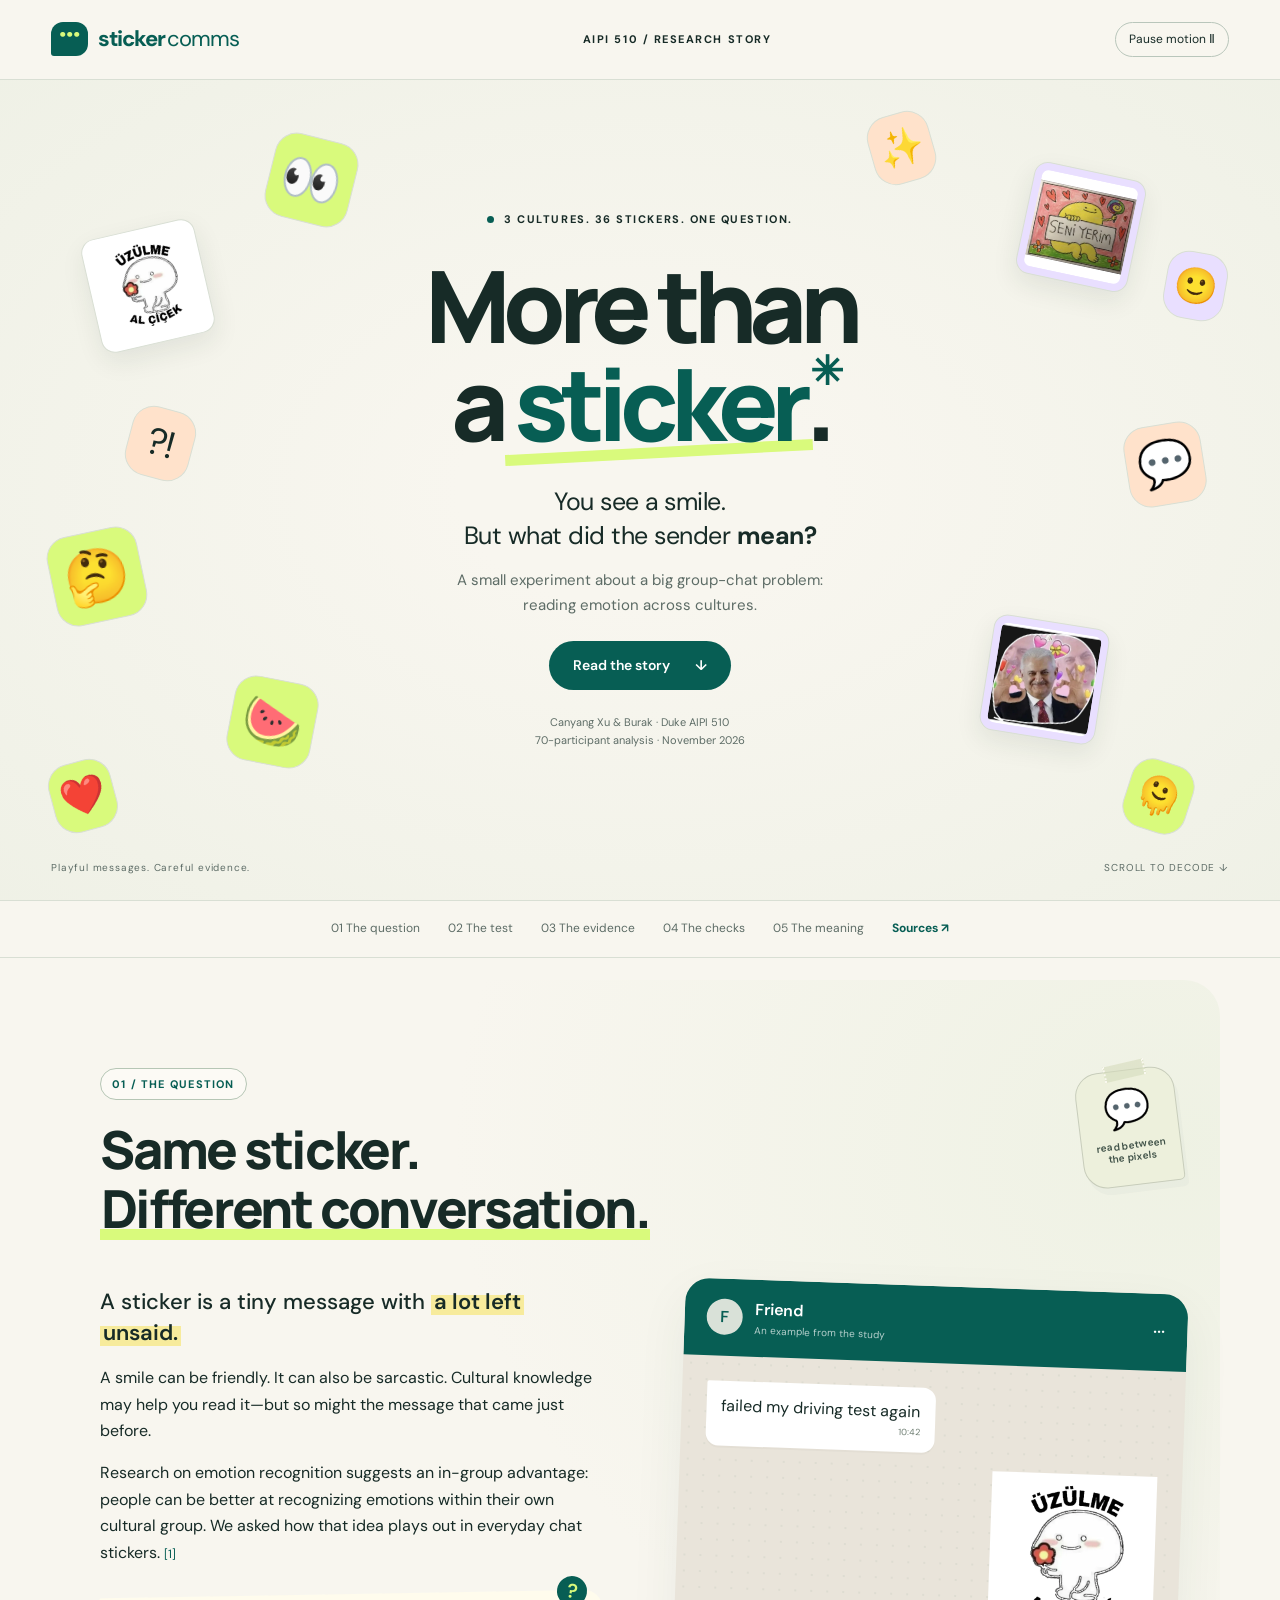
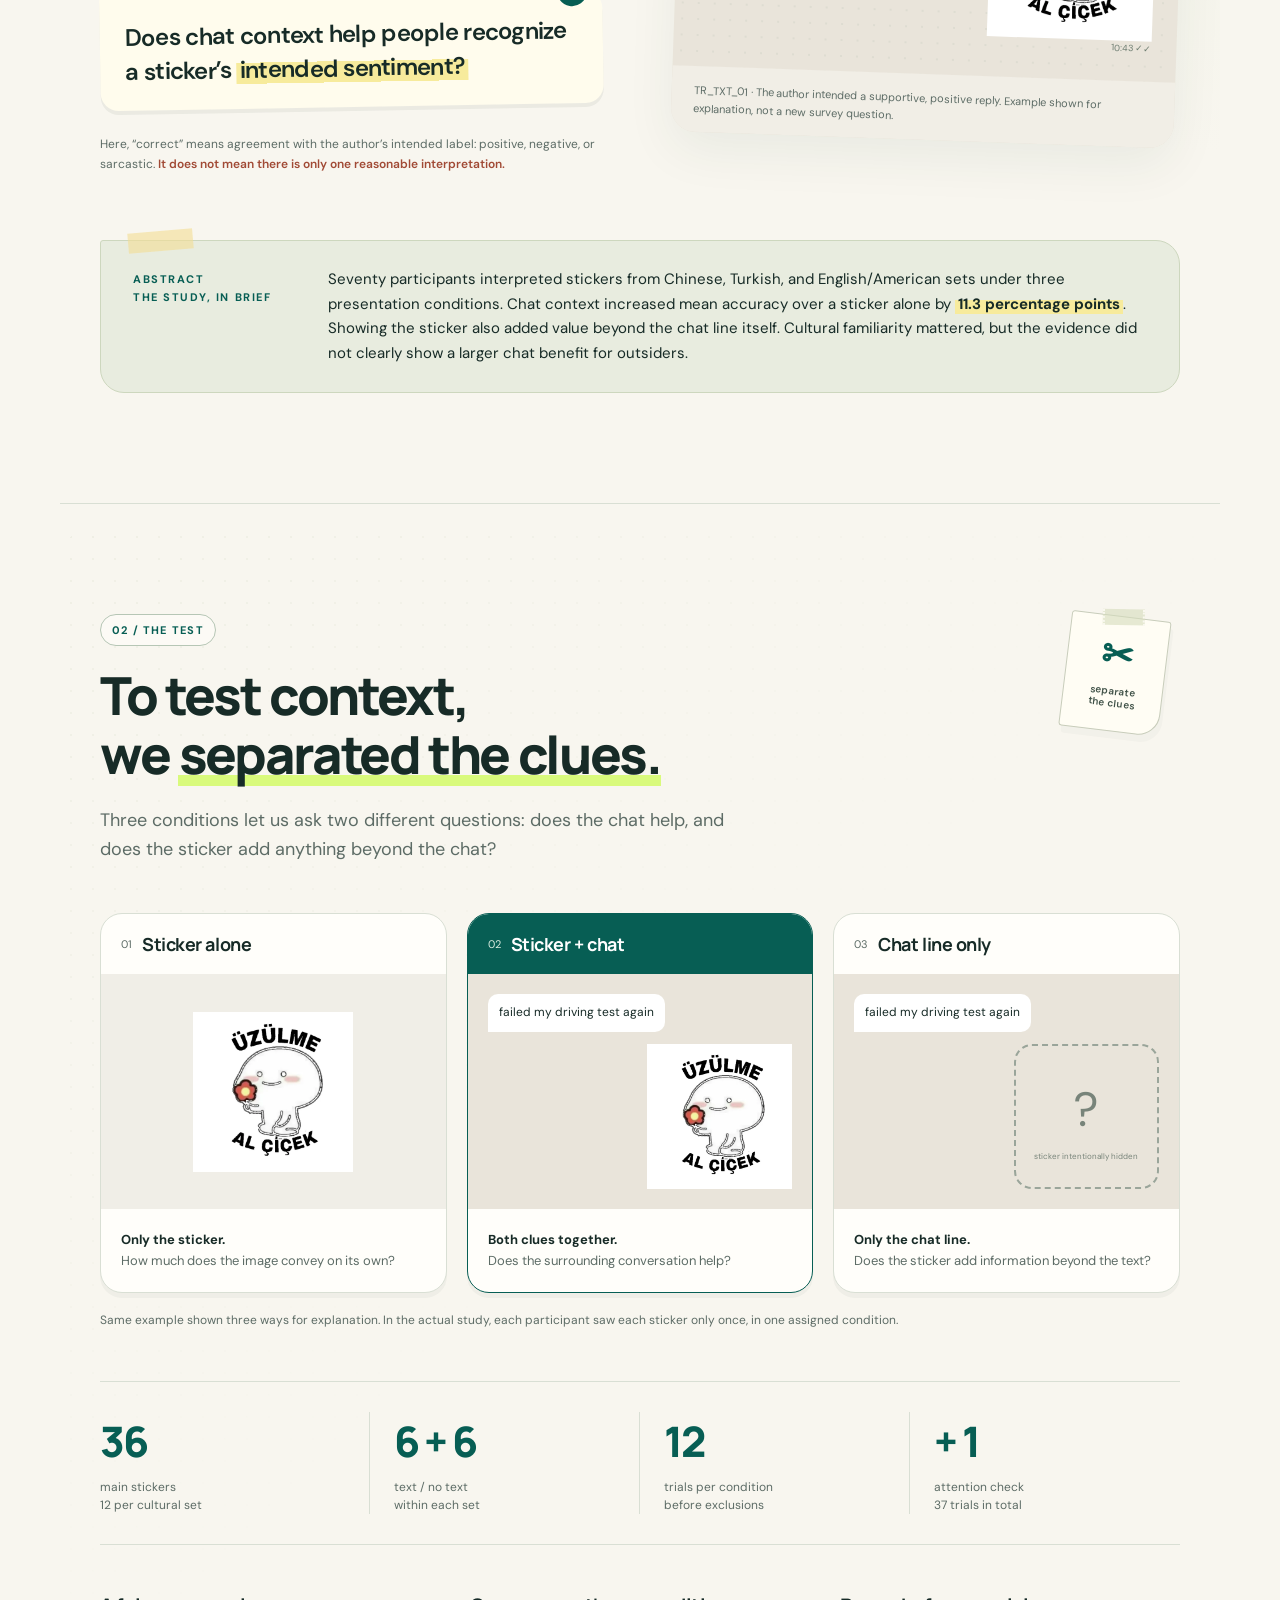
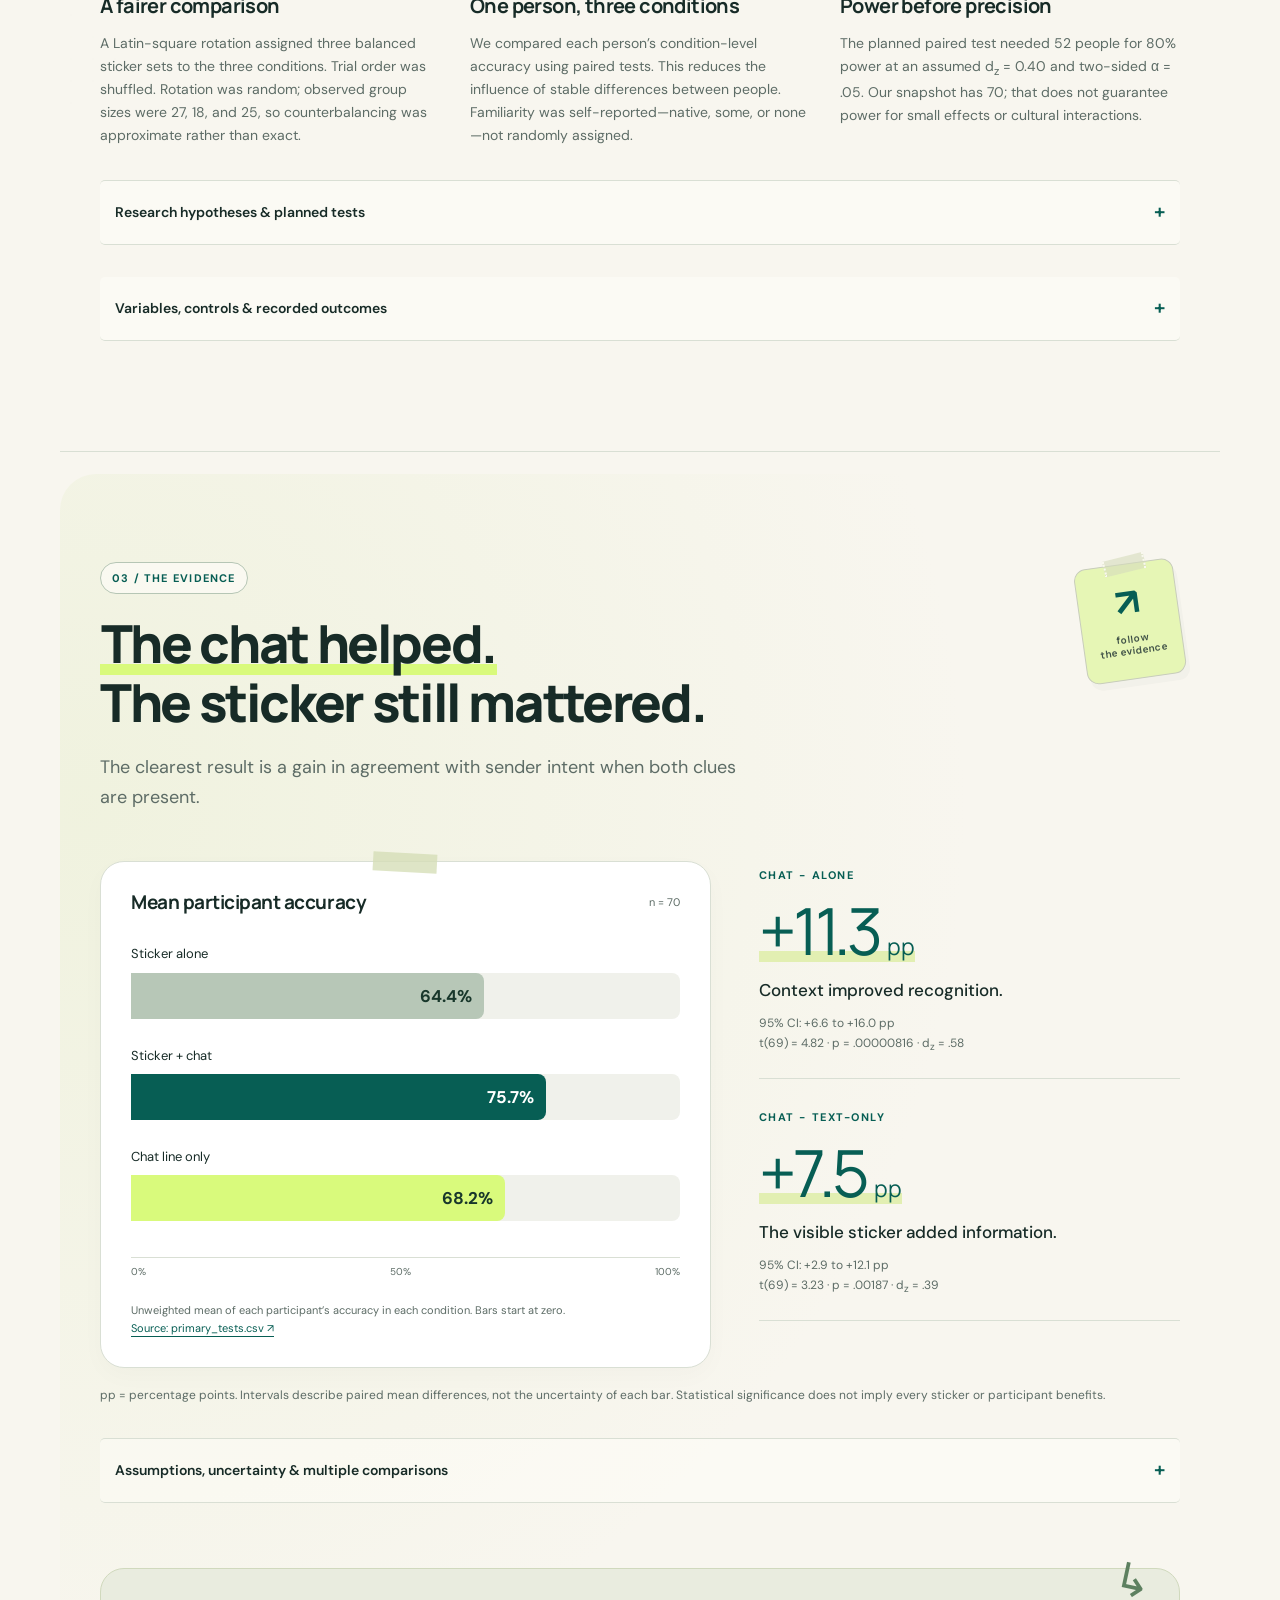
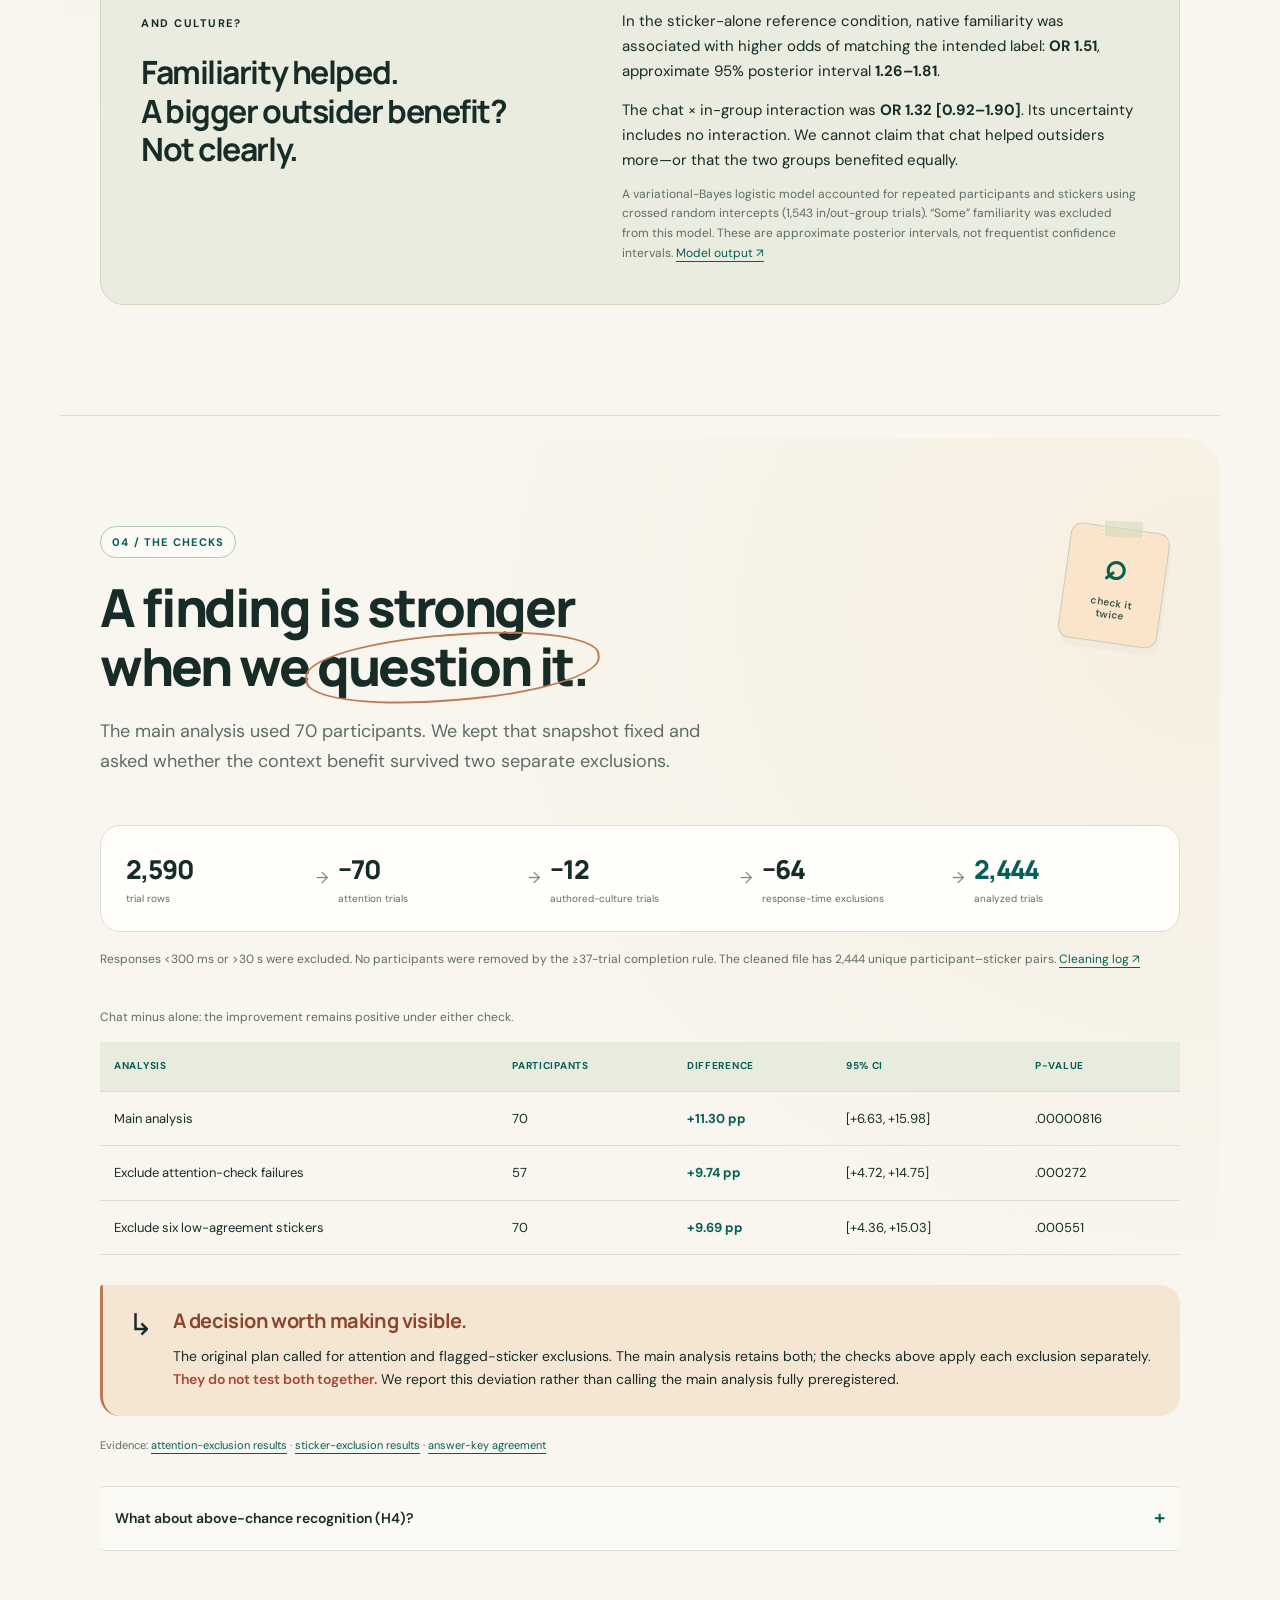
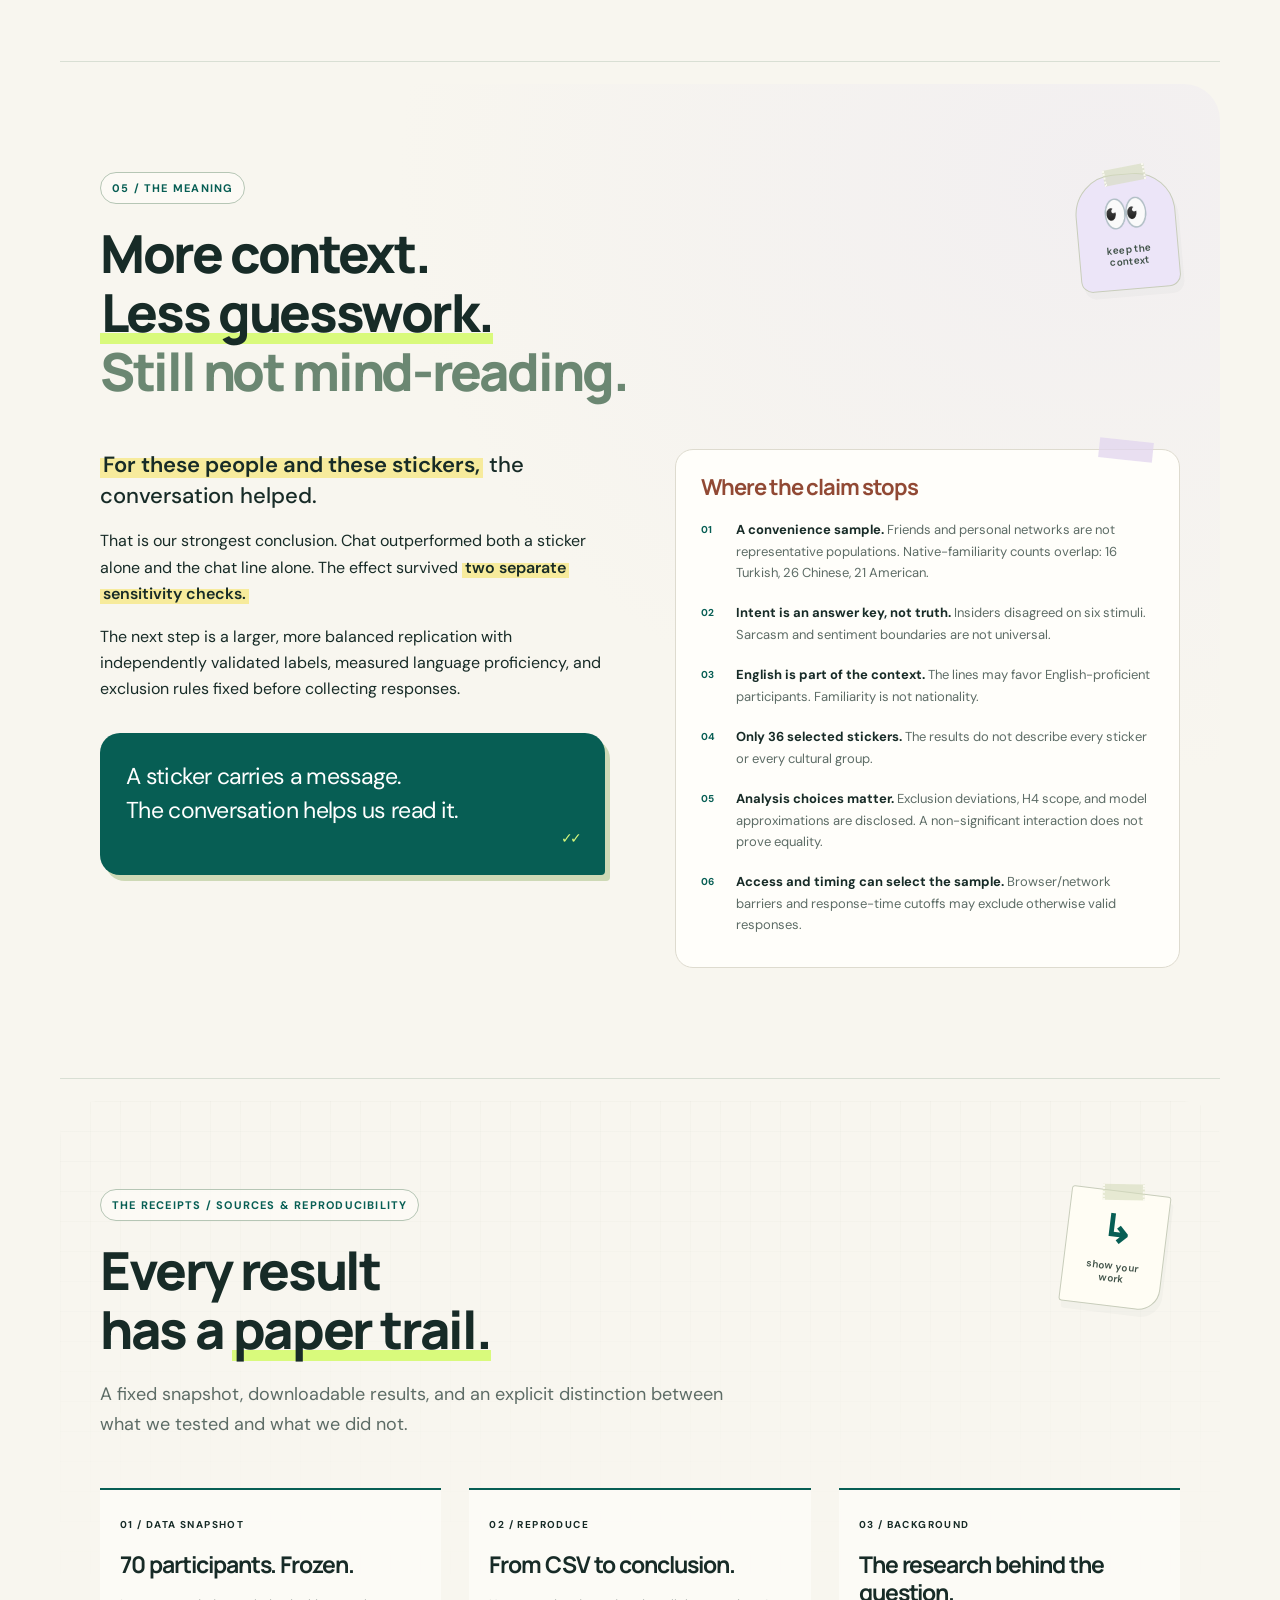
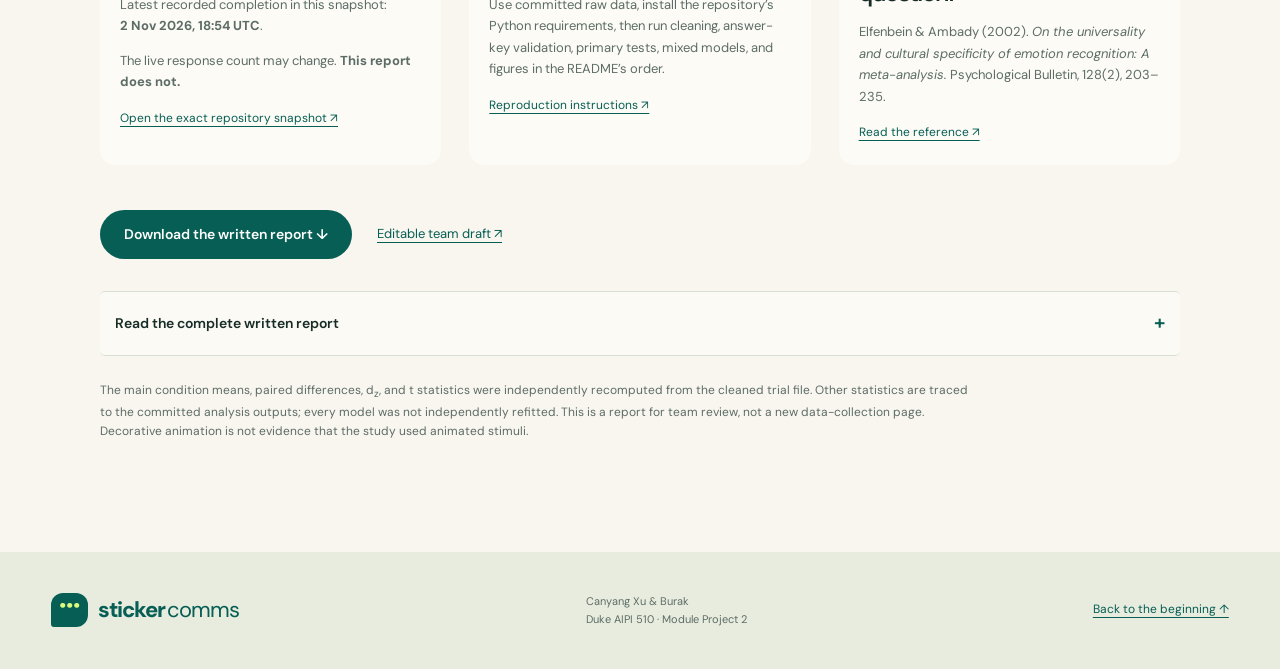
==== report/index.html @ 0532e8be "Add evidence-backed research story and written report" ====
<!doctype html>
<html lang="en">
<head>
  <meta charset="utf-8"><meta name="viewport" content="width=device-width,initial-scale=1">
  <meta name="description" content="A 70-participant study of how chat context changes cross-cultural sticker interpretation. An evidence-backed research story from Duke AIPI 510.">
  <meta name="theme-color" content="#075e54"><title>More than a sticker. — Sticker Comms</title>
  <style>@import url('https://fonts.googleapis.com/css2?family=DM+Sans:wght@400;500;600;700&family=Manrope:wght@400;500;600;700;800&display=swap');
:root{--paper:#f8f6ef;--ink:#172b27;--green:#075e54;--lime:#d9fa7c;--muted:#5d6c66;--line:#d9dfd4;--white:#fffefa;--orange:#f4b78c}*{box-sizing:border-box}html{scroll-behavior:smooth;scroll-padding-top:110px}body{margin:0;background:var(--paper);color:var(--ink);font-family:'DM Sans',Arial,sans-serif;line-height:1.65}h1,h2,h3,.big-stat{font-family:Manrope,Arial,sans-serif;line-height:1.12;letter-spacing:-.045em}a{color:var(--green);text-underline-offset:4px}button,a{touch-action:manipulation}button{font:inherit;cursor:pointer}a:focus-visible,button:focus-visible,summary:focus-visible{outline:3px solid #e37d36;outline-offset:6px}h1,h2,h3,p,figure{margin:0}p+p{margin-top:1em}.skip{position:fixed;top:-100px;z-index:999;background:white;padding:12px}.skip:focus{top:10px}.topbar{height:80px;padding:0 4%;display:flex;align-items:center;justify-content:space-between;gap:20px;background:var(--paper);border-bottom:1px solid var(--line);position:relative;z-index:10}.brand{font-size:22px;font-weight:800;letter-spacing:-1px;text-decoration:none;display:inline-flex;align-items:center;gap:2px}.brand>span:last-child{font-weight:400}.brand-icon{display:inline-flex;align-items:center;justify-content:center;margin-right:8px;border-radius:12px 12px 12px 3px;background:var(--green);color:var(--lime);font-size:30px;line-height:1;width:37px;height:34px;letter-spacing:0;padding-bottom:10px}.top-tag,.eyebrow,.label,.chapter-number{font-size:11px;font-weight:700;letter-spacing:.14em}.motion{border:1px solid #b9c6bb;border-radius:99px;padding:7px 13px;background:transparent;color:var(--ink);font-size:12px;white-space:nowrap}.read-progress{height:3px;background:transparent;position:fixed;top:0;left:0;right:0;z-index:100}.read-progress span{display:block;height:100%;width:0;background:#59b4a0}.hero{min-height:820px;height:calc(100svh - 80px);max-height:1100px;position:relative;overflow:hidden;text-align:center;display:flex;align-items:center;justify-content:center;padding:70px 20px 90px;background:radial-gradient(ellipse at 50% 50%,#eff4df00 20%,#e5ebdc77)}.hero-content{position:relative;z-index:2;max-width:820px;pointer-events:none}.hero-content a{pointer-events:auto}.eyebrow{display:flex;justify-content:center;align-items:center;gap:10px;margin-bottom:27px}.live-dot{width:7px;height:7px;background:var(--green);border-radius:50%;display:inline-block}.hero h1{font-size:clamp(64px,7.8vw,112px);font-weight:800;line-height:.99;letter-spacing:-.075em}.sticker-word{position:relative;color:var(--green);display:inline-block}.sticker-word:after{content:'';position:absolute;left:-3%;width:106%;height:11%;bottom:-5%;background:var(--lime);z-index:-1;transform:rotate(-3deg)}.spark{font-size:.4em;position:absolute;right:-.8em;top:-.1em;color:var(--green);animation:spark 8s ease-in-out infinite}.hero-sub{font-size:25px;line-height:1.35;margin:32px 0 14px;letter-spacing:-.02em}.hero-sub em{font-style:normal;font-weight:700}.hero-description{font-size:15px;color:var(--muted)}.pill{display:inline-flex;align-items:center;gap:25px;background:var(--green);color:white;border-radius:100px;padding:13px 24px;text-decoration:none;font-weight:600;font-size:14px;transition:transform .2s,background .2s}.pill:hover{background:#124d45;transform:translateY(-2px)}.hero .pill{margin-top:24px}.byline{font-size:11px;color:var(--muted);margin-top:24px;line-height:1.6}.hero-bottom{position:absolute;bottom:24px;left:4%;right:4%;display:flex;justify-content:space-between;font-size:10px;color:var(--muted);letter-spacing:.08em}.rain-sticker{position:absolute;left:var(--x);top:var(--y);width:var(--size);padding:7px;background:white;border-radius:14px;box-shadow:0 10px 26px #17332915;border:1px solid #d9dfd4;transform:rotate(var(--r));animation:sticker-drop 1.7s cubic-bezier(.22,.8,.29,1.1) backwards;animation-delay:var(--delay)}.rain-sticker img{width:100%;display:block;border-radius:7px;aspect-ratio:1;object-fit:contain}.rain-sticker.emoji{font-size:calc(var(--size) * .58);line-height:1.3;padding:10px 5px;box-shadow:none;background:var(--lime);border-radius:22px}.rain-sticker:nth-child(3n){background:#e9dfff}.rain-sticker:nth-child(4n){background:#ffe2cb}.rain-sticker small{display:block;font:700 9px 'DM Sans',sans-serif;letter-spacing:.07em;padding:5px 0 0}.chapter-nav{display:flex;justify-content:center;gap:28px;position:sticky;top:0;z-index:9;background:#f8f6eff5;backdrop-filter:blur(12px);padding:18px 24px;border-top:1px solid var(--line);border-bottom:1px solid var(--line);overflow:auto;white-space:nowrap}.chapter-nav a{font-size:12px;text-decoration:none;color:var(--muted)}.chapter-nav a.active{color:var(--green);font-weight:700}.chapter{max-width:1160px;margin:auto;padding:110px 40px;border-bottom:1px solid var(--line)}.chapter-heading{margin-bottom:48px}.chapter-number{display:block;color:var(--green);margin-bottom:20px}.chapter h2{font-size:clamp(36px,4.1vw,58px);font-weight:800}.section-intro{max-width:650px;margin-top:22px;font-size:18px;color:var(--muted)}.question-grid{display:grid;grid-template-columns:1fr 1fr;gap:75px;align-items:start}.prose p{font-size:16px}.prose .lead{font-size:22px;line-height:1.45;font-weight:500}.fine{font-size:12px!important;color:var(--muted)}.cite{text-decoration:none;font-size:12px}blockquote{margin:28px 0;padding-left:20px;border-left:3px solid var(--green);font-size:24px;line-height:1.4;letter-spacing:-.03em;font-weight:600}.chat-example{transform:rotate(2deg);border-radius:24px;box-shadow:0 18px 50px #163b2810;overflow:hidden;background:#e9e4da}.chat-top{background:var(--green);color:white;display:flex;align-items:center;gap:12px;padding:17px 22px;font-weight:600}.avatar{width:36px;height:36px;border-radius:50%;background:#d9e1d8;color:var(--green);display:grid;place-items:center}.chat-top small{display:block;font-size:10px;font-weight:400;opacity:.7}.chat-menu{margin-left:auto}.chat-body{padding:25px;min-height:295px;background-image:radial-gradient(#a7b5a72c 1px,transparent 1px);background-size:16px 16px}.bubble{border-radius:13px;padding:12px 15px;width:fit-content;font-size:16px;box-shadow:0 2px 0 #00000007}.incoming{background:white;border-top-left-radius:2px;max-width:85%}.bubble small{display:block;text-align:right;font-size:9px;color:#6c7c70}.outgoing{margin:16px 0 0 auto;background:#d9fac7;border-bottom-right-radius:2px}.sticker-message{background:transparent;box-shadow:none;padding:0}.sticker-message img{width:165px;height:165px;object-fit:contain;display:block}.chat-example figcaption{font-size:11px;padding:15px 22px;background:#f1eee6;color:var(--muted)}.abstract{margin-top:65px;padding:26px 32px;background:#e8ecdf;border-radius:3px 24px 24px 24px;display:grid;grid-template-columns:170px 1fr;gap:25px}.abstract .label{color:var(--green);padding-top:3px}.abstract p{font-size:15px}.condition-grid{display:grid;grid-template-columns:repeat(3,1fr);gap:20px}.condition{border:1px solid var(--line);border-radius:22px;background:var(--white);overflow:hidden}.condition-head{display:flex;align-items:center;gap:10px;padding:20px}.condition-head span{font-size:11px;color:var(--muted)}.condition h3{font-size:18px;letter-spacing:-.025em}.condition.featured{border-color:var(--green)}.condition.featured .condition-head{background:var(--green);color:white}.condition.featured .condition-head span{color:#d8ebde}.mini-stage{background:#e9e4da;height:235px;padding:20px;display:flex;flex-direction:column;align-items:flex-end;justify-content:space-between}.mini-stage.alone{align-items:center;justify-content:center;background:#f0eee7}.mini-stage img{object-fit:contain}.mini-bubble{border-radius:10px 10px 10px 0;font-size:12px;background:white;padding:9px 11px;align-self:flex-start}.hidden-sticker{width:145px;height:145px;display:flex;align-items:center;justify-content:center;flex-direction:column;border:2px dashed #9aa59a;border-radius:18px;color:#78847a;font-size:48px}.hidden-sticker small{font-size:8px}.condition figcaption{padding:20px;font-size:13px;color:var(--muted)}.condition figcaption strong{color:var(--ink)}.caption{font-size:12px;color:var(--muted);margin-top:18px}.design-strip{display:grid;grid-template-columns:repeat(4,1fr);margin:50px 0;border-top:1px solid var(--line);border-bottom:1px solid var(--line);padding:30px 0}.design-strip>div{padding:0 24px;border-right:1px solid var(--line)}.design-strip>div:first-child{padding-left:0}.design-strip>div:last-child{border:0}.design-strip strong{display:block;font:800 42px Manrope,sans-serif;letter-spacing:-.05em;color:var(--green)}.design-strip span{font-size:12px;color:var(--muted);display:block;margin-top:8px;line-height:1.5}.methods-columns{display:grid;grid-template-columns:repeat(3,1fr);gap:30px}.methods-columns h3{font-size:20px;margin-bottom:15px;letter-spacing:-.03em}.methods-columns p{font-size:14px;color:var(--muted)}.method-detail{border-top:1px solid var(--line);border-bottom:1px solid var(--line);margin-top:32px}.method-detail+ .method-detail{border-top:0}.method-detail summary{font-size:14px;font-weight:600;padding:20px 0;cursor:pointer;display:flex;justify-content:space-between;gap:20px;list-style:none}.method-detail summary::-webkit-details-marker{display:none}.method-detail summary>span{color:var(--green);font-size:20px;line-height:1}.method-detail[open] summary>span{transform:rotate(45deg)}.detail-body{padding:0 0 24px;font-size:14px;overflow-x:auto}.detail-body p{margin-bottom:12px}.detail-body h2{font-size:24px;margin:30px 0 16px}.detail-body h3{font-size:20px}.detail-body>p{max-width:830px}.detail-body .paper-title{font-size:30px}.results-grid{display:grid;grid-template-columns:1.45fr 1fr;gap:48px;align-items:start}.accuracy-chart{padding:30px;background:white;border-radius:24px;border:1px solid var(--line)}.chart-top{display:flex;justify-content:space-between;align-items:center;gap:15px}.chart-top h3{font-size:19px;letter-spacing:-.025em}.chart-top>span{font-size:11px;color:var(--muted);white-space:nowrap}.chart-rows{padding:30px 0 10px}.bar-row{margin-bottom:26px}.bar-row>span{display:block;font-size:13px;margin-bottom:8px}.bar-track{background:#f0f1eb;border-radius:0 8px 8px 0;height:46px}.bar{width:var(--value);height:100%;border-radius:0 8px 8px 0;display:flex;align-items:center;justify-content:flex-end;padding-right:12px;background:#b7c7b7;transition:width .8s}.bar b{font-size:17px;color:#18372b}.chat-bar{background:var(--green)}.chat-bar b{color:#fff}.text-bar{background:var(--lime)}.chart-axis{display:flex;justify-content:space-between;color:var(--muted);font-size:10px;border-top:1px solid var(--line);padding-top:6px}.accuracy-chart figcaption{font-size:11px;color:var(--muted);margin-top:20px}.accuracy-chart figcaption a{display:block}.finding-stack{display:grid;gap:24px}.finding{border-bottom:1px solid var(--line);padding-bottom:22px}.finding .label{color:var(--green)}.big-stat{font-size:65px;color:var(--green);margin:8px 0}.big-stat span{font-size:23px;letter-spacing:0;margin-left:7px}.finding p{font-size:17px;font-weight:500}.finding small{display:block;font-size:12px;color:var(--muted);line-height:1.65;margin-top:10px}.cultural-result{display:grid;grid-template-columns:1fr 1.2fr;gap:50px;margin-top:65px;padding:40px;background:#e9ecdf;border-radius:24px}.cultural-result h3{font-size:32px;line-height:1.2;margin-top:18px}.cultural-result p{font-size:15px}.pipeline{display:flex;align-items:center;justify-content:space-between;gap:10px;border:1px solid var(--line);padding:25px;border-radius:20px;background:var(--white)}.pipeline>div{flex:1}.pipeline strong{display:block;font:800 26px Manrope,sans-serif;letter-spacing:-.04em}.pipeline span{font-size:10px;color:var(--muted);display:block;margin-top:5px;line-height:1.4}.pipeline>b{font-weight:400;color:#7b8c78}.pipeline-end strong{color:var(--green)}.table-wrap{overflow:auto;margin-top:38px}table{width:100%;border-collapse:collapse;text-align:left;font-size:13px}caption{text-align:left;font-size:12px;color:var(--muted);margin:0 0 15px}th{font-size:10px;text-transform:uppercase;letter-spacing:.07em;background:#e8ecdf;color:var(--green);font-weight:700}th,td{padding:16px 14px;border-bottom:1px solid var(--line)}.sensitivity td:not(:first-child){white-space:nowrap}.sensitivity td:nth-child(3){font-weight:700;color:var(--green)}.honesty-note{margin:30px 0 20px;padding:25px;background:#f5e6d3;display:flex;gap:20px;border-radius:3px 20px 20px 20px}.honesty-note>span{font-size:30px;line-height:1}.honesty-note h3{font-size:20px;letter-spacing:-.03em;margin-bottom:12px}.honesty-note p{font-size:14px}.source-line{font-size:11px;color:var(--muted)}.meaning h2 em{font-style:normal;color:#6b8772}.meaning-grid{display:grid;grid-template-columns:1fr 1fr;gap:70px}.takeaway-bubble{background:var(--green);color:white;border-radius:20px 20px 4px 20px;padding:26px;font-size:23px;line-height:1.5;letter-spacing:-.03em;margin-top:30px}.takeaway-bubble span{display:block;text-align:right;font-size:14px;color:var(--lime);letter-spacing:-3px}.limits h3{font-size:22px;margin-bottom:20px}.limits ol{list-style:none;counter-reset:limits;margin:0;padding:0}.limits li{counter-increment:limits;position:relative;padding-left:35px;font-size:13px;color:var(--muted);margin-bottom:19px}.limits li:before{content:'0' counter(limits);position:absolute;left:0;font-size:10px;font-weight:700;color:var(--green);top:3px}.limits li strong{color:var(--ink)}.source-grid{display:grid;grid-template-columns:repeat(3,1fr);gap:28px}.source-grid article{border-top:2px solid var(--green);padding-top:20px}.source-grid h3{font-size:23px;line-height:1.2;margin:15px 0}.source-grid p{font-size:13px;color:var(--muted)}.source-grid a{font-size:12px;display:inline-block;margin-top:16px}.source-grid .label{font-size:10px}.report-actions{display:flex;align-items:center;gap:25px;margin:45px 0 30px}.report-actions>a:last-child{font-size:13px}.audit-note{max-width:880px;margin-top:25px}.full-report .detail-body{padding:20px 25px 30px;background:white;border-radius:16px}.full-report h2{font-size:25px}.full-report p{font-size:14px;white-space:pre-line}.full-report .paper-subtitle{font-weight:600;font-size:18px}.chapter.sources{border-bottom:0}footer{padding:40px 4%;background:#e8ecdf;display:flex;align-items:center;justify-content:space-between;gap:25px}footer p{font-size:11px;color:var(--muted)}footer>a:last-child{font-size:12px}.no-script{padding:20px}.paused *, .paused *:before,.paused *:after{animation-play-state:paused!important}.paused .rain-sticker{animation:none!important}.paused html{scroll-behavior:auto}@keyframes sticker-drop{0%{opacity:0;transform:translateY(-800px) rotate(calc(var(--r) - 80deg))}65%{opacity:1}85%{transform:translateY(9px) rotate(calc(var(--r) + 6deg))}100%{transform:translateY(0) rotate(var(--r))}}@keyframes spark{0%,100%{transform:rotate(0)}50%{transform:rotate(55deg)}}
.rain-sticker img{height:auto}
@media(min-width:1500px){.rain-sticker{--size:120px!important}.hero-content{max-width:900px}}@media(max-width:1000px){.rain-sticker{width:calc(var(--size) * .8)}.chapter-nav{justify-content:flex-start;gap:25px}.hero h1{font-size:90px}.hero{min-height:780px}.question-grid{gap:35px}.chapter{padding:85px 30px}.results-grid{gap:25px}.accuracy-chart{padding:23px}.big-stat{font-size:55px}.methods-columns{gap:20px}.cultural-result{gap:30px;padding:30px}.meaning-grid{gap:35px}}@media(max-width:700px){.topbar{height:65px;padding:0 20px}.brand{font-size:20px}.top-tag{display:none}.motion{font-size:10px;padding:6px 10px}.hero{height:auto;min-height:760px;padding:135px 20px 85px}.hero h1{font-size:68px;line-height:1.04}.hero .eyebrow{font-size:8px;letter-spacing:.1em;margin-bottom:23px}.hero-sub{font-size:22px;margin-top:28px}.hero-description{font-size:13px}.hero-bottom{font-size:8px;bottom:20px;left:20px;right:20px}.hero-bottom>span:last-child{display:none}.byline{font-size:10px}.rain-sticker{left:var(--mx);top:var(--my);width:var(--ms);padding:4px}.rain-sticker.emoji{font-size:calc(var(--ms) * .58);padding:6px}.rain-sticker small{font-size:6px}.rain-sticker:nth-child(n+9){display:none}.chapter-nav{padding:14px 20px;gap:24px}.chapter-nav a{font-size:10px}.chapter{padding:65px 22px}.chapter-heading{margin-bottom:30px}.chapter h2{font-size:38px;letter-spacing:-.055em}.chapter-number{font-size:9px;margin-bottom:16px}.section-intro{font-size:16px;margin-top:20px}.question-grid,.results-grid,.meaning-grid,.cultural-result{grid-template-columns:1fr;gap:32px}.prose p{font-size:15px}.prose .lead{font-size:20px}.chat-example{max-width:430px;width:100%;margin:auto;transform:rotate(1deg)}.abstract{grid-template-columns:1fr;gap:12px;padding:23px;margin-top:40px}.abstract p{font-size:14px}.condition-grid{grid-template-columns:1fr;gap:16px}.condition{display:grid;grid-template-columns:1fr 1fr;align-items:stretch}.condition-head{grid-column:1/-1;padding:15px 18px}.mini-stage{height:205px;padding:12px}.mini-stage img{max-width:125px;height:125px}.hidden-sticker{width:115px;height:115px;font-size:36px}.mini-bubble{font-size:10px;padding:8px}.condition figcaption{padding:20px 16px;display:flex;flex-direction:column;justify-content:center;font-size:12px}.condition figcaption br{display:none}.design-strip{grid-template-columns:1fr 1fr;gap:22px 0;padding:25px 0;margin:32px 0}.design-strip>div{padding:0 15px!important}.design-strip>div:nth-child(2n){border:0}.design-strip strong{font-size:34px}.methods-columns{grid-template-columns:1fr;gap:26px}.methods-columns h3{font-size:20px;margin-bottom:9px}.finding-stack{grid-template-columns:1fr 1fr;gap:20px}.big-stat{font-size:43px}.big-stat span{font-size:17px}.finding .label{font-size:9px}.finding p{font-size:15px}.finding small{font-size:10px}.accuracy-chart{padding:23px}.chart-top h3{font-size:17px}.cultural-result{padding:25px;margin-top:40px}.cultural-result h3{font-size:29px}.pipeline{display:grid;grid-template-columns:1fr auto 1fr;gap:20px;padding:22px}.pipeline>b:nth-child(4),.pipeline>b:nth-child(8){display:none}.pipeline>div:last-child{grid-column:1/-1;border-top:1px solid var(--line);padding-top:15px}.pipeline strong{font-size:24px}.table-wrap{margin-left:-3px;margin-right:-3px}th,td{padding:13px 9px;font-size:11px}th{font-size:9px}.sensitivity{min-width:560px}.honesty-note{padding:22px;gap:13px}.honesty-note h3{font-size:18px}.honesty-note p{font-size:13px}.method-detail summary{font-size:13px}.source-grid{grid-template-columns:1fr;gap:28px}.source-grid h3{font-size:24px}.source-grid p{font-size:14px}.report-actions{flex-direction:column;align-items:flex-start;gap:20px;margin-top:30px}.takeaway-bubble{font-size:22px}.full-report .detail-body{padding:15px}.full-report h2{font-size:23px}.full-report p{font-size:13px}footer{padding:35px 22px;flex-wrap:wrap}footer p{font-size:10px}footer>a:last-child{width:100%}.desktop{display:none}}@media(prefers-reduced-motion:reduce){html{scroll-behavior:auto}*,*:before,*:after{animation:none!important;transition:none!important}}@media print{.topbar,.hero,.chapter-nav,.read-progress,footer,.report-actions,.motion,.skip{display:none}.chapter{padding:25px 0;break-inside:auto}.chapter h2{font-size:28px}.chapter-heading{margin-bottom:20px}body{background:white;font-size:11pt}.source-grid,.condition-grid,.results-grid{display:block}.method-detail{display:block}.method-detail .detail-body{display:block}.accuracy-chart,.condition,.finding,.cultural-result{break-inside:avoid}.condition{margin-bottom:20px}.bar{print-color-adjust:exact}.full-report{display:none}a{color:inherit}a:after{content:none}}
</style><style>/* Chapter-only visual accents. The approved hero remains untouched. */
.chapter{position:relative;isolation:isolate}
.chapter:before{content:'';position:absolute;inset:22px 0;z-index:-1;pointer-events:none;border-radius:36px;opacity:.65}
.question:before{background:radial-gradient(ellipse at 97% 15%,#dce9ce88,transparent 46%)}
.experiment:before{background:radial-gradient(#879b6b20 1px,transparent 1px);background-size:22px 22px;mask-image:linear-gradient(135deg,#000,transparent 47%)}
.results:before{background:radial-gradient(ellipse at 2% 22%,#e5edc9aa,transparent 55%)}
.robustness:before{background:radial-gradient(ellipse at 100% 15%,#f4debf77,transparent 50%)}
.meaning:before{background:radial-gradient(ellipse at 90% 10%,#e4dff477,transparent 48%)}
.sources:before{background:linear-gradient(90deg,#9ba89413 1px,transparent 1px),linear-gradient(#9ba89413 1px,transparent 1px);background-size:30px 30px;mask-image:linear-gradient(to bottom,#000,transparent 50%)}
.chapter-heading{position:relative;padding-right:140px}
.chapter-number{width:fit-content;padding:6px 11px;border:1px solid #b6c6b5;border-radius:30px;background:#fffefa9c;letter-spacing:.11em}
.chapter-charm{position:absolute;right:8px;top:2px;width:100px;min-height:116px;text-align:center;padding:18px 10px 14px;border:1px solid #c8cdbb;background:#fffdf4;box-shadow:3px 7px 0 #172b2706;border-radius:12px;transform:rotate(7deg);transform-origin:50% 0;transition:transform .35s ease;pointer-events:none;user-select:none}
.chapter-charm:before{content:'';position:absolute;width:38px;height:16px;background:#d6ddbc99;top:-8px;left:30px;transform:rotate(-6deg);border-left:2px dotted #f9f8ef;border-right:2px dotted #f9f8ef}
.chapter-charm>span{display:block;font-size:38px;font-weight:700;line-height:1.1;color:var(--green);margin-bottom:9px}
.chapter-charm small{font-size:10px;line-height:1.25;display:block;font-weight:600;letter-spacing:.035em;color:#3f5147}
.chapter-heading:hover .chapter-charm{transform:rotate(2deg) translateY(-3px)}
.bubble-charm{border-radius:24px 24px 5px 24px;transform:rotate(-7deg);background:#edf0dc}
.paper-charm{border-radius:3px 3px 22px 3px}
.lime-charm{background:#e6f6b5;transform:rotate(-8deg)}
.peach-charm{background:#fae5ca;transform:rotate(8deg)}
.lavender-charm{background:#ece5f8;transform:rotate(-5deg);border-radius:40px 40px 12px 12px}
.chapter .ink-underline{position:relative;display:inline;z-index:0;box-decoration-break:clone;-webkit-box-decoration-break:clone;background:linear-gradient(transparent 79%,#d9fa7c 79%,#d9fa7c 95%,transparent 95%);padding:0 .015em}
.chapter .ink-circle{position:relative;display:inline-block}
.chapter .ink-circle:after{content:'';position:absolute;inset:-3px -12px -5px;border:2px solid #c07b54;border-radius:49% 45% 50% 44%;transform:rotate(-4deg);pointer-events:none}
.chapter mark{color:inherit;background:linear-gradient(transparent 30%,#f7eb9c 30%,#f7eb9c 94%,transparent 94%);box-decoration-break:clone;-webkit-box-decoration-break:clone;padding:1px 3px;font-weight:600}
.chapter .caution-ink{color:#a14a35;font-weight:600}
.question blockquote{background:#fffced;padding:23px 25px;border-left:0;border-radius:3px 18px 18px 18px;position:relative;box-shadow:0 4px 0 #203b2510;transform:rotate(-1deg)}
.question blockquote:before{content:'?';position:absolute;top:-14px;right:15px;border-radius:50%;background:var(--green);color:var(--lime);font-size:20px;width:30px;height:30px;text-align:center;line-height:30px;transform:rotate(10deg)}
.chapter .abstract{position:relative;border:1px solid #cdd7be}
.chapter .abstract:before{content:'';position:absolute;top:-10px;left:27px;width:65px;height:20px;background:#f4de9599;transform:rotate(-5deg)}
.chapter .condition{box-shadow:0 5px 0 #1b36250a}
.chapter .accuracy-chart{position:relative;box-shadow:0 8px 25px #19342106}
.chapter .accuracy-chart:before{content:'';position:absolute;top:-9px;left:calc(50% - 32px);width:64px;height:19px;background:#d5dfb7c9;transform:rotate(3deg);pointer-events:none}
.chapter .finding .big-stat{width:fit-content;background:linear-gradient(transparent 77%,#e2efb2 77%,#e2efb2 92%,transparent 92%)}
.chapter .cultural-result{border:1px solid #d0d9bd;position:relative}
.chapter .cultural-result:after{content:'↳';position:absolute;top:-25px;right:27px;font-size:45px;color:#5d8060;transform:rotate(12deg)}
.chapter .honesty-note{border-left:3px solid #ba7854}
.chapter .honesty-note h3{color:#8e432c}
.chapter .takeaway-bubble{position:relative;box-shadow:5px 6px 0 #ced9b6}
.chapter .limits{padding:25px 25px 12px;background:#fffefa;border:1px solid #dedbcf;border-radius:18px;position:relative}
.chapter .limits:before{content:'';position:absolute;right:26px;top:-10px;width:54px;height:20px;background:#e2d6efbd;transform:rotate(6deg)}
.chapter .limits h3{color:#914934}
.chapter .source-grid article{background:#fffefaa8;padding:20px;border-radius:0 0 15px 15px}
.chapter .method-detail{background:#fffefa66;padding-left:15px;padding-right:15px;border-radius:5px}
.chapter .method-detail table{min-width:540px}
@media(max-width:700px){
 .chapter-heading{padding-right:0;padding-top:15px}
 .chapter-number{font-size:8px;max-width:calc(100% - 70px);margin-bottom:27px}
 .chapter-charm{right:0;top:-4px;width:58px;min-height:72px;padding:11px 5px 8px;border-radius:10px}
 .chapter-charm>span{font-size:24px;margin-bottom:5px}
 .chapter-charm small{font-size:7px;line-height:1.2;letter-spacing:0}
 .chapter-charm:before{width:26px;height:10px;left:16px;top:-5px}
 .chapter .ink-circle:after{inset:-1px -6px -3px}
 .chapter .limits{padding:23px 20px 10px}
 .question blockquote{padding:21px;font-size:23px}
 .chapter:before{inset:10px 0;border-radius:0}
 .chapter .source-grid article{padding:20px}
 .chapter .method-detail{padding-left:10px;padding-right:10px}
}
@media(prefers-reduced-motion:reduce){.chapter-charm{transition:none}.chapter-heading:hover .chapter-charm{transform:none}}
@media print{.chapter:before,.chapter-charm,.chapter .accuracy-chart:before,.chapter .limits:before,.chapter .abstract:before,.chapter .cultural-result:after{display:none}.chapter-heading{padding:0}.chapter mark{background:none;font-weight:700}.chapter .ink-circle:after{display:none}.chapter .ink-underline{background:none}.question blockquote{transform:none;box-shadow:none}.chapter .limits{padding:15px}}
</style>
</head>
<body>
<a class="skip" href="#story">Skip to the report</a>
<header class="topbar"><a class="brand" href="#top"><span class="brand-icon" aria-hidden="true">···</span>sticker<span>comms</span></a><span class="top-tag">AIPI 510 / RESEARCH STORY</span><button id="motion" class="motion" aria-pressed="false">Pause motion <span aria-hidden="true">Ⅱ</span></button></header>
<div class="read-progress" aria-hidden="true"><span id="progress"></span></div>
<main>
<section class="hero" id="top" aria-labelledby="hero-title">
  <div id="sticker-rain" aria-hidden="true"></div>
  <div class="hero-content"><p class="eyebrow"><span class="live-dot"></span> 3 CULTURES. 36 STICKERS. ONE QUESTION.</p>
  <h1 id="hero-title">More than<br>a <span class="sticker-word">sticker<span class="spark" aria-hidden="true">✳</span></span>.</h1>
  <p class="hero-sub">You see a smile.<br>But what did the sender <em>mean?</em></p>
  <p class="hero-description">A small experiment about a big group-chat problem:<br class="desktop"> reading emotion across cultures.</p>
  <a href="#story" class="pill">Read the story <span aria-hidden="true">↓</span></a>
  <p class="byline">Canyang Xu & Burak · Duke AIPI 510<br>70-participant analysis · November 2026</p></div>
  <div class="hero-bottom"><span>Playful messages. Careful evidence.</span><span>SCROLL TO DECODE ↓</span></div>
</section>
<nav class="chapter-nav" aria-label="Report chapters"><a href="#story">01 The question</a><a href="#experiment">02 The test</a><a href="#results">03 The evidence</a><a href="#robustness">04 The checks</a><a href="#meaning">05 The meaning</a><a href="#sources">Sources ↗</a></nav>
<section class="chapter question" id="story">
 <div class="chapter-heading"><div class="chapter-charm bubble-charm" aria-hidden="true"><span>💬</span><small>read between<br>the pixels</small></div><span class="chapter-number">01 / THE QUESTION</span><h2>Same sticker.<br><span class="ink-underline">Different conversation.</span></h2></div>
 <div class="question-grid"><div class="prose"><p class="lead">A sticker is a tiny message with <mark>a lot left unsaid.</mark></p><p>A smile can be friendly. It can also be sarcastic. Cultural knowledge may help you read it—but so might the message that came just before.</p><p>Research on emotion recognition suggests an in-group advantage: people can be better at recognizing emotions within their own cultural group. We asked how that idea plays out in everyday chat stickers. <a class="cite" href="#ref-1">[1]</a></p><blockquote>Does chat context help people recognize a sticker’s <mark>intended sentiment?</mark></blockquote><p class="fine">Here, “correct” means agreement with the author’s intended label: positive, negative, or sarcastic. <strong class="caution-ink">It does not mean there is only one reasonable interpretation.</strong></p></div>
 <figure class="chat-example"><div class="chat-top"><span class="avatar">F</span><span>Friend<small>An example from the study</small></span><span class="chat-menu" aria-hidden="true">···</span></div><div class="chat-body"><div class="bubble incoming">failed my driving test again<small>10:42</small></div><div class="bubble outgoing sticker-message"><img src="[data-uri]" alt="Turkish cartoon offering a flower with text meaning: Don't be sad, have a flower." width="220" height="220"><small>10:43 ✓✓</small></div></div><figcaption>TR_TXT_01 · The author intended a supportive, positive reply. Example shown for explanation, not a new survey question.</figcaption></figure></div>
 <aside class="abstract"><span class="label">ABSTRACT<br>THE STUDY, IN BRIEF</span><p>Seventy participants interpreted stickers from Chinese, Turkish, and English/American sets under three presentation conditions. Chat context increased mean accuracy over a sticker alone by <mark><strong>11.3 percentage points</strong></mark>. Showing the sticker also added value beyond the chat line itself. Cultural familiarity mattered, but the evidence did not clearly show a larger chat benefit for outsiders.</p></aside>
</section>
<section class="chapter experiment" id="experiment">
 <div class="chapter-heading"><div class="chapter-charm paper-charm" aria-hidden="true"><span>✂</span><small>separate<br>the clues</small></div><span class="chapter-number">02 / THE TEST</span><h2>To test context,<br>we <span class="ink-underline">separated the clues.</span></h2><p class="section-intro">Three conditions let us ask two different questions: does the chat help, and does the sticker add anything beyond the chat?</p></div>
 <div class="condition-grid">
 <figure class="condition"><div class="condition-head"><span>01</span><h3>Sticker alone</h3></div><div class="mini-stage alone"><img src="[data-uri]" alt="The same flower sticker, shown without a chat line." width="160" height="160" loading="lazy"></div><figcaption><strong>Only the sticker.</strong><br>How much does the image convey on its own?</figcaption></figure>
 <figure class="condition featured"><div class="condition-head"><span>02</span><h3>Sticker + chat</h3></div><div class="mini-stage"><p class="mini-bubble">failed my driving test again</p><img src="[data-uri]" alt="The flower sticker replying to the driving-test message." width="145" height="145" loading="lazy"></div><figcaption><strong>Both clues together.</strong><br>Does the surrounding conversation help?</figcaption></figure>
 <figure class="condition"><div class="condition-head"><span>03</span><h3>Chat line only</h3></div><div class="mini-stage"><p class="mini-bubble">failed my driving test again</p><div class="hidden-sticker">?<small>sticker intentionally hidden</small></div></div><figcaption><strong>Only the chat line.</strong><br>Does the sticker add information beyond the text?</figcaption></figure>
 </div>
 <p class="caption">Same example shown three ways for explanation. In the actual study, each participant saw each sticker only once, in one assigned condition.</p>
 <div class="design-strip"><div><strong>36</strong><span>main stickers<br>12 per cultural set</span></div><div><strong>6 + 6</strong><span>text / no text<br>within each set</span></div><div><strong>12</strong><span>trials per condition<br>before exclusions</span></div><div><strong>+ 1</strong><span>attention check<br>37 trials in total</span></div></div>
 <div class="methods-columns"><div><h3>A fairer comparison</h3><p>A Latin-square rotation assigned three balanced sticker sets to the three conditions. Trial order was shuffled. Rotation was random; observed group sizes were 27, 18, and 25, so counterbalancing was approximate rather than exact.</p></div><div><h3>One person, three conditions</h3><p>We compared each person’s condition-level accuracy using paired tests. This reduces the influence of stable differences between people. Familiarity was self-reported—native, some, or none—not randomly assigned.</p></div><div><h3>Power before precision</h3><p>The planned paired test needed 52 people for 80% power at an assumed d<sub>z</sub> = 0.40 and two-sided α = .05. Our snapshot has 70; that does not guarantee power for small effects or cultural interactions.</p></div></div>
 <details class="method-detail"><summary>Research hypotheses & planned tests <span>+</span></summary><div class="detail-body"><table><caption>Null hypotheses assume equality/no effect. Directional alternatives are below.</caption><thead><tr><th>Question</th><th>Alternative hypothesis</th><th>Analysis</th></tr></thead><tbody><tr><td>H1 · Context</td><td>Chat &gt; alone</td><td>Paired t-test; Wilcoxon check</td></tr><tr><td>H2 · Familiarity</td><td>In-group &gt; out-group</td><td>Crossed-effects logistic model</td></tr><tr><td>H3 · Interaction</td><td>Chat helps out-group more</td><td>Context × familiarity interaction</td></tr><tr><td>H4 · Beyond chance</td><td>Out-group, non-text TR/CN accuracy &gt; 1/3</td><td>Original scope; implemented broader analysis disclosed below</td></tr><tr><td>H5 · Added value</td><td>Chat &gt; text-only</td><td>Paired t-test; Wilcoxon check</td></tr></tbody></table><p>The primary paired tests were two-sided despite directional hypotheses. Confidence (1–5), response time, and optional free text were also collected. They do not establish additional inferential findings on this page.</p><a href="[data-uri]" download="power_analytic.csv">Download power calculations ↓</a></div></details>
 <details class="method-detail"><summary>Variables, controls & recorded outcomes <span>+</span></summary><div class="detail-body"><table><caption>What was manipulated, measured, and held as a comparison.</caption><thead><tr><th>Role</th><th>Variable</th><th>Definition</th></tr></thead><tbody><tr><td>Randomized independent variable</td><td>Presentation context</td><td>Alone, chat, or text_only, assigned by rotation</td></tr><tr><td>Primary dependent variable</td><td>Accuracy</td><td>Response matches the author's intended sentiment</td></tr><tr><td>Measured predictor</td><td>Cultural familiarity</td><td>Native = in-group; none = out-group; some kept separate</td></tr><tr><td>Stimulus factors</td><td>Culture and text presence</td><td>TR / CN / EN; with or without text</td></tr><tr><td>Secondary outcomes</td><td>Confidence and response time</td><td>Confidence 1–5; response time in milliseconds</td></tr><tr><td>Control comparisons</td><td>Alone and text-only</td><td>Isolate the contribution of chat context and of the visible sticker</td></tr></tbody></table><p>Optional free text was collected after the main task. It is not treated here as a new confirmatory result.</p></div></details>
</section>
<section class="chapter results" id="results">
 <div class="chapter-heading"><div class="chapter-charm lime-charm" aria-hidden="true"><span>↗</span><small>follow<br>the evidence</small></div><span class="chapter-number">03 / THE EVIDENCE</span><h2><span class="ink-underline">The chat helped.</span><br>The sticker still mattered.</h2><p class="section-intro">The clearest result is a gain in agreement with sender intent when both clues are present.</p></div>
 <div class="results-grid"><figure class="accuracy-chart"><div class="chart-top"><h3>Mean participant accuracy</h3><span>n = 70</span></div><div class="chart-rows"><div class="bar-row"><span>Sticker alone</span><div class="bar-track"><div class="bar alone-bar" style="--value:64.36904761904761%"><b>64.4%</b></div></div></div><div class="bar-row"><span>Sticker + chat</span><div class="bar-track"><div class="bar chat-bar" style="--value:75.67099567099567%"><b>75.7%</b></div></div></div><div class="bar-row"><span>Chat line only</span><div class="bar-track"><div class="bar text-bar" style="--value:68.16975881261595%"><b>68.2%</b></div></div></div></div><div class="chart-axis"><span>0%</span><span>50%</span><span>100%</span></div><figcaption>Unweighted mean of each participant’s accuracy in each condition. Bars start at zero. <a href="[data-uri]" download="primary_tests.csv">Source: primary_tests.csv ↗</a></figcaption></figure>
 <div class="finding-stack"><article class="finding"><span class="label">CHAT − ALONE</span><div class="big-stat">+11.3<span>pp</span></div><p>Context improved recognition.</p><small>95% CI: +6.6 to +16.0 pp<br>t(69) = 4.82 · p = .00000816 · d<sub>z</sub> = .58</small></article><article class="finding"><span class="label">CHAT − TEXT-ONLY</span><div class="big-stat">+7.5<span>pp</span></div><p>The visible sticker added information.</p><small>95% CI: +2.9 to +12.1 pp<br>t(69) = 3.23 · p = .00187 · d<sub>z</sub> = .39</small></article></div></div>
 <p class="caption">pp = percentage points. Intervals describe paired mean differences, not the uncertainty of each bar. Statistical significance does not imply every sticker or participant benefits.</p>
 <details class="method-detail"><summary>Assumptions, uncertainty & multiple comparisons <span>+</span></summary><div class="detail-body"><p>Shapiro–Wilk p = .294 and .655 for the H1/H5 paired differences; these tests did not identify strong non-normality. Wilcoxon checks agreed (p = .0000388 and .00295). Context RM-ANOVA: F(2,138) = 10.82, p = .0000432, partial η² = .136. Mauchly p = .178; Greenhouse–Geisser p = .0000605.</p><p>Holm-corrected post hoc p-values: alone/chat .0000245; chat/text-only .00374; alone/text-only .169. The correction applies to these three comparisons, not every hypothesis in the project. No clear difference was found between alone and text-only.</p></div></details>
 <div class="cultural-result"><div><span class="label">AND CULTURE?</span><h3>Familiarity helped.<br>A bigger outsider benefit?<br>Not clearly.</h3></div><div><p>In the sticker-alone reference condition, native familiarity was associated with higher odds of matching the intended label: <strong>OR 1.51</strong>, approximate 95% posterior interval <strong>1.26–1.81</strong>.</p><p>The chat × in-group interaction was <strong>OR 1.32 [0.92–1.90]</strong>. Its uncertainty includes no interaction. We cannot claim that chat helped outsiders more—or that the two groups benefited equally.</p><p class="fine">A variational-Bayes logistic model accounted for repeated participants and stickers using crossed random intercepts (1,543 in/out-group trials). “Some” familiarity was excluded from this model. These are approximate posterior intervals, not frequentist confidence intervals. <a href="[data-uri]" download="mixed_model.csv">Model output ↗</a></p></div></div>
</section>
<section class="chapter robustness" id="robustness">
 <div class="chapter-heading"><div class="chapter-charm peach-charm" aria-hidden="true"><span>⌕</span><small>check it<br>twice</small></div><span class="chapter-number">04 / THE CHECKS</span><h2>A finding is stronger<br>when we <span class="ink-circle">question it.</span></h2><p class="section-intro">The main analysis used 70 participants. We kept that snapshot fixed and asked whether the context benefit survived two separate exclusions.</p></div>
 <div class="pipeline" aria-label="Data cleaning flow"><div><strong>2,590</strong><span>trial rows</span></div><b aria-hidden="true">→</b><div><strong>−70</strong><span>attention trials</span></div><b aria-hidden="true">→</b><div><strong>−12</strong><span>authored-culture trials</span></div><b aria-hidden="true">→</b><div><strong>−64</strong><span>response-time exclusions</span></div><b aria-hidden="true">→</b><div class="pipeline-end"><strong>2,444</strong><span>analyzed trials</span></div></div>
 <p class="caption">Responses &lt;300 ms or &gt;30 s were excluded. No participants were removed by the ≥37-trial completion rule. The cleaned file has 2,444 unique participant–sticker pairs. <a href="[data-uri]" download="cleaning_log.csv">Cleaning log ↗</a></p>
 <div class="table-wrap"><table class="sensitivity"><caption>Chat minus alone: the improvement remains positive under either check.</caption><thead><tr><th>Analysis</th><th>Participants</th><th>Difference</th><th>95% CI</th><th>p-value</th></tr></thead><tbody><tr><td>Main analysis</td><td>70</td><td>+11.30 pp</td><td>[+6.63, +15.98]</td><td>.00000816</td></tr><tr><td>Exclude attention-check failures</td><td>57</td><td>+9.74 pp</td><td>[+4.72, +14.75]</td><td>.000272</td></tr><tr><td>Exclude six low-agreement stickers</td><td>70</td><td>+9.69 pp</td><td>[+4.36, +15.03]</td><td>.000551</td></tr></tbody></table></div>
 <aside class="honesty-note"><span aria-hidden="true">↳</span><div><h3>A decision worth making visible.</h3><p>The original plan called for attention and flagged-sticker exclusions. The main analysis retains both; the checks above apply each exclusion separately. <strong class="caution-ink">They do not test both together.</strong> We report this deviation rather than calling the main analysis fully preregistered.</p></div></aside>
 <p class="source-line">Evidence: <a href="[data-uri]" download="primary_tests_prereg.csv">attention-exclusion results</a> · <a href="[data-uri]" download="primary_tests_noflag.csv">sticker-exclusion results</a> · <a href="[data-uri]" download="answer_key_validation.csv">answer-key agreement</a></p>
 <details class="method-detail"><summary>What about above-chance recognition (H4)? <span>+</span></summary><div class="detail-body"><p>The original H4 concerned Turkish and Chinese non-text stickers. The implemented script also includes the English/American set, so we label its result as a <strong>broader exploratory analysis</strong>, not a completed test of the narrower original hypothesis.</p><p>On 276 out-group, non-text, visible-sticker trials, accuracy was 67.0% versus chance 33.3%; the one-sided exact binomial p = 3.38 × 10⁻³⁰ and one-sided 95% interval is [62.1%, 100%], Cohen’s h = .687. A participant-level check gives 65.9% for 55 participants, t(54) = 11.45, one-sided p = 2.27 × 10⁻¹⁶.</p><p>The pooled binomial test ignores clustering; the participant-level check still shares stickers across people. These limits prevent treating the tiny p-value as definitive evidence of universal cross-cultural decoding.</p></div></details>
</section>
<section class="chapter meaning" id="meaning">
 <div class="chapter-heading"><div class="chapter-charm lavender-charm" aria-hidden="true"><span>👀</span><small>keep the<br>context</small></div><span class="chapter-number">05 / THE MEANING</span><h2>More context.<br><span class="ink-underline">Less guesswork.</span><br><em>Still not mind-reading.</em></h2></div>
 <div class="meaning-grid"><div class="prose"><p class="lead"><mark>For these people and these stickers,</mark> the conversation helped.</p><p>That is our strongest conclusion. Chat outperformed both a sticker alone and the chat line alone. The effect survived <mark>two separate sensitivity checks.</mark></p><p>The next step is a larger, more balanced replication with independently validated labels, measured language proficiency, and exclusion rules fixed before collecting responses.</p><div class="takeaway-bubble">A sticker carries a message.<br>The conversation helps us read it.<span aria-hidden="true">✓✓</span></div></div><div class="limits"><h3>Where the claim stops</h3><ol><li><strong>A convenience sample.</strong> Friends and personal networks are not representative populations. Native-familiarity counts overlap: 16 Turkish, 26 Chinese, 21 American.</li><li><strong>Intent is an answer key, not truth.</strong> Insiders disagreed on six stimuli. Sarcasm and sentiment boundaries are not universal.</li><li><strong>English is part of the context.</strong> The lines may favor English-proficient participants. Familiarity is not nationality.</li><li><strong>Only 36 selected stickers.</strong> The results do not describe every sticker or every cultural group.</li><li><strong>Analysis choices matter.</strong> Exclusion deviations, H4 scope, and model approximations are disclosed. A non-significant interaction does not prove equality.</li><li><strong>Access and timing can select the sample.</strong> Browser/network barriers and response-time cutoffs may exclude otherwise valid responses.</li></ol></div></div>
</section>
<section class="chapter sources" id="sources"><div class="chapter-heading"><div class="chapter-charm paper-charm" aria-hidden="true"><span>↳</span><small>show your<br>work</small></div><span class="chapter-number">THE RECEIPTS / SOURCES & REPRODUCIBILITY</span><h2>Every result<br>has a <span class="ink-underline">paper trail.</span></h2><p class="section-intro">A fixed snapshot, downloadable results, and an explicit distinction between what we tested and what we did not.</p></div>
 <div class="source-grid"><article><span class="label">01 / DATA SNAPSHOT</span><h3>70 participants. Frozen.</h3><p>Latest recorded completion in this snapshot:<br><strong>2 Nov 2026, 18:54 UTC</strong>.</p><p>The live response count may change. <strong>This report does not.</strong></p><a href="https://github.com/burakdon/sticker-comms/tree/cd376772cbaebc1be645570bb7c4dbbad0e31b3e" target="_blank" rel="noopener">Open the exact repository snapshot ↗</a></article><article><span class="label">02 / REPRODUCE</span><h3>From CSV to conclusion.</h3><p>Use committed raw data, install the repository’s Python requirements, then run cleaning, answer-key validation, primary tests, mixed models, and figures in the README’s order.</p><a href="https://github.com/burakdon/sticker-comms/blob/cd376772cbaebc1be645570bb7c4dbbad0e31b3e/README.md" target="_blank" rel="noopener">Reproduction instructions ↗</a></article><article id="ref-1"><span class="label">03 / BACKGROUND</span><h3>The research behind the question.</h3><p>Elfenbein & Ambady (2002). <em>On the universality and cultural specificity of emotion recognition: A meta-analysis.</em> Psychological Bulletin, 128(2), 203–235.</p><a href="https://doi.org/10.1037/0033-2909.128.2.203" target="_blank" rel="noopener">Read the reference ↗</a></article></div>
 <div class="report-actions"><a class="pill" href="[data-uri]" download="report.pdf">Download the written report ↓</a><a href="https://docs.google.com/document/d/1NejcSmdQ2Yt4KDn24xANUvyI5ZyAepCM9yr1yDqcmFA/edit" target="_blank" rel="noopener">Editable team draft ↗</a></div>
 <details class="method-detail full-report"><summary>Read the complete written report <span>+</span></summary><div class="detail-body" id="full-report"></div></details>
 <p class="fine audit-note">The main condition means, paired differences, d<sub>z</sub>, and t statistics were independently recomputed from the cleaned trial file. Other statistics are traced to the committed analysis outputs; every model was not independently refitted. This is a report for team review, not a new data-collection page. Decorative animation is not evidence that the study used animated stimuli.</p>
</section>
</main>
<footer><a class="brand" href="#top"><span class="brand-icon" aria-hidden="true">···</span>sticker<span>comms</span></a><p>Canyang Xu & Burak<br>Duke AIPI 510 · Module Project 2</p><a href="#top">Back to the beginning ↑</a></footer>
<noscript><p class="no-script">JavaScript is disabled. The research story and evidence links remain readable; decorative animation and the expanded report require JavaScript. The PDF includes the full report.</p></noscript>
<script>const reducedMotion = window.matchMedia('(prefers-reduced-motion: reduce)');
const motionButton = document.getElementById('motion');
let paused = reducedMotion.matches;
function setMotion() {
  document.body.classList.toggle('paused', paused);
  motionButton.setAttribute('aria-pressed', String(paused));
  motionButton.textContent = paused ? 'Motion off · Resume' : 'Pause motion Ⅱ';
}
motionButton.addEventListener('click', () => { paused = !paused; setMotion(); });
reducedMotion.addEventListener('change', (event) => { paused = event.matches; setMotion(); });
setMotion();
// These are decorative page elements, not new or modified experimental stimuli.
const ornaments = [
  {image:'[data-uri]',x:'7%',y:'18%',size:116,r:-13,mx:'4%',my:'5%',ms:66},
  {emoji:'👀',x:'21%',y:'7%',size:85,r:14,mx:'43%',my:'2%',ms:50},
  {image:'[data-uri]',x:'80%',y:'11%',size:114,r:12,mx:'78%',my:'6%',ms:65},
  {emoji:'💬',x:'88%',y:'42%',size:78,r:-9,mx:'83%',my:'42%',ms:43},
  {emoji:'🤔',x:'4%',y:'55%',size:92,r:-12,mx:'-2%',my:'43%',ms:40},
  {image:'[data-uri]',x:'77%',y:'66%',size:117,r:9,mx:'79%',my:'78%',ms:58},
  {emoji:'🍉',x:'18%',y:'73%',size:85,r:11,mx:'4%',my:'79%',ms:50},
  {emoji:'✨',x:'68%',y:'4%',size:63,r:-16,mx:'65%',my:'13%',ms:34},
  {emoji:'🙂',x:'91%',y:'21%',size:61,r:10},
  {emoji:'❤️',x:'4%',y:'83%',size:64,r:-15},
  {emoji:'🫠',x:'88%',y:'83%',size:65,r:18},
  {emoji:'?!',x:'10%',y:'40%',size:65,r:15}
];
const rain=document.getElementById('sticker-rain');
ornaments.forEach((item,i)=>{
 const element=document.createElement('div');
 element.className='rain-sticker'+(item.emoji?' emoji':'');
 const values={x:item.x,y:item.y,size:item.size+'px',r:item.r+'deg',delay:(i*.065)+'s',mx:item.mx||item.x,my:item.my||item.y,ms:(item.ms||45)+'px'};
 Object.entries(values).forEach(([key,value])=>element.style.setProperty('--'+key,value));
 if(item.image){const img=document.createElement('img');img.src=item.image;img.alt='';img.width=120;img.height=120;element.append(img);}else element.textContent=item.emoji;
 rain.append(element);
});
const progress=document.getElementById('progress');
let ticking=false;
function updateProgress(){const available=document.documentElement.scrollHeight-window.innerHeight;progress.style.width=(available>0?100*window.scrollY/available:0)+'%';ticking=false;}
window.addEventListener('scroll',()=>{if(!ticking){requestAnimationFrame(updateProgress);ticking=true;}},{passive:true});
window.addEventListener('resize',updateProgress);updateProgress();
const chapters=document.querySelectorAll('section.chapter');
const links=document.querySelectorAll('.chapter-nav a');
if('IntersectionObserver' in window){const observer=new IntersectionObserver(entries=>{for(const e of entries)if(e.isIntersecting){links.forEach(a=>{const yes=a.hash==='#'+e.target.id;a.classList.toggle('active',yes);if(yes)a.setAttribute('aria-current','location');else a.removeAttribute('aria-current');});}},{rootMargin:'-15% 0px -60% 0px'});chapters.forEach(x=>observer.observe(x));}
Promise.resolve([
  [
    "TITLE",
    "Sticker Comms"
  ],
  [
    "SUBTITLE",
    "Chat Context and Cross-Cultural Interpretation of Stickers"
  ],
  [
    "NORMAL",
    "Duke AIPI 510 · Module Project 2\nCanyang Xu and Burak · Written report for team review\nAnalysis snapshot: 70 participants · 2 November 2026"
  ],
  [
    "HEADING_1",
    "Abstract"
  ],
  [
    "NORMAL",
    "We examined whether English chat context helps people identify the intended sentiment of Chinese, Turkish, and English/American stickers. Seventy participants completed a randomized, within-participant online experiment with 36 stickers and one attention check. Each sticker appeared once per participant, either alone, in a chat, or as a hidden reply to a chat line (text-only control). After trial-level exclusions, 2,444 responses remained. Mean participant accuracy was 75.7% in chat, 64.4% alone, and 68.2% in text-only. Chat improved accuracy over alone by 11.3 percentage points (95% CI 6.6–16.0; paired t(69)=4.82, p=.00000816; d_z=.58), and over text-only by 7.5 points (95% CI 2.9–12.1; p=.00187). A crossed-effects model suggested an in-group advantage in the alone condition, but did not provide clear evidence that chat benefited outsiders more. Sensitivity analyses retained the main context benefit. These results concern agreement with author-defined sender intent, not a universal correct interpretation. Convenience sampling, ambiguous labels, and departures from the original exclusion plan limit generalization."
  ],
  [
    "HEADING_1",
    "1. Background and motivation"
  ],
  [
    "NORMAL",
    "Stickers are common in informal messaging, but their meaning depends on visual cues, cultural knowledge, and conversational context. A smiling character may express happiness or sarcasm. Elfenbein and Ambady’s (2002) meta-analysis describes both cross-cultural emotion recognition and an in-group advantage; our study applies this question to digital stickers rather than facial expressions alone. Our research question was: Can people recognize a sticker’s intended sentiment across cultures, and does seeing the surrounding chat help? A text-only control separates the contribution of the sticker from information already supplied by the chat line."
  ],
  [
    "HEADING_1",
    "2. Experimental design and hypotheses"
  ],
  [
    "NORMAL",
    "The stimulus set contained 12 Chinese, 12 Turkish, and 12 English/American stickers, with six text-bearing and six non-text stickers per culture. Authors supplied an intended label (positive, negative, or sarcastic) and an English chat line. The three-level randomized factor was presentation context: alone, chat, or text_only. The primary outcome was agreement with the intended label; confidence (1–5) and response time were secondary measures. Cultural origin and text presence were stimulus factors. Cultural familiarity was measured, not randomized: native familiarity defined in-group, none defined out-group, and some was kept separate."
  ],
  [
    "NORMAL",
    "A Latin-square rotation assigned three balanced sets of 12 stickers to the three contexts. Each participant saw each sticker only once; trial order was shuffled. Random rotation assignment counterbalances exposure in expectation rather than guaranteeing identical sample counts. The observed rotations contained 27, 18, and 25 participants. One attention check and an optional free-text bonus block accompanied the main trials. Hidden stickers in text_only were intentional controls, not missing images."
  ],
  [
    "NORMAL",
    "H1: H₀—chat and alone accuracy are equal; H₁—chat accuracy is higher.\nH2: H₀—no in-group advantage; H₁—in-group accuracy is higher.\nH3: H₀—the context effect does not differ by familiarity; H₁—context helps out-group participants more.\nH4: H₀—out-group accuracy for culture-specific, non-text stickers equals chance (1/3); H₁—it exceeds chance.\nH5: H₀—chat and text-only accuracy are equal; H₁—chat accuracy is higher."
  ],
  [
    "HEADING_1",
    "3. Power, participants, and data cleaning"
  ],
  [
    "NORMAL",
    "The planned primary test was a paired t-test with two-sided α=.05 and 80% power. The repository uses statsmodels TTestPower: an assumed standardized paired effect d_z=.40 requires 52 participants, while d_z=.50 requires 34 and d_z=.30 requires 90. The 70-person snapshot exceeds the medium-effect target but does not establish adequate power for small interactions or each cultural subgroup. The companion simulation models 12 binary trials per condition with participant and sticker effects. These are planning assumptions, not claims that the observed effect was known before collection."
  ],
  [
    "NORMAL",
    "Recruitment used the team’s personal networks. This report freezes the committed 70-person dataset rather than the changing live spreadsheet. The latest recorded completion in this snapshot is 2 November 2026 at 18:54:01.642 UTC. Native-familiarity counts are 16 Turkish, 26 Chinese, and 21 American; these are overlapping self-reported familiarity categories, not mutually exclusive nationalities. Collection used the browser survey and an Apps Script/Google Sheets backend; committed CSVs support offline reproduction."
  ],
  [
    "NORMAL",
    "The cleaning log records 2,590 initial trial rows: 70 attention-check trials were removed, followed by 12 authored-culture trials and 64 responses faster than 300 ms or slower than 30 s, leaving 2,444 main-analysis trials from 70 participants. No participant was excluded as incomplete under the script’s ≥37-trial rule. The cleaned file contains no duplicate participant–sticker pairs. Per-participant condition means give each participant equal weight, even when exclusions leave unequal trial counts."
  ],
  [
    "NORMAL",
    "Departures from the original project plan are explicit. The main analysis retains 13 attention-check failures; the attention-exclusion sensitivity analysis contains 57 participants. Six stimuli with less than 50% insider agreement and at least five insider ratings are also retained in the main analysis and removed in a separate sensitivity analysis. Thus the main results should not be described as following all originally planned exclusions. These two sensitivity analyses are separate; neither establishes the result after applying both exclusions together. The project brief documents the intended plan but is not evidence of an externally timestamped preregistration."
  ],
  [
    "HEADING_1",
    "4. Statistical results"
  ],
  [
    "NORMAL",
    "Primary comparisons. Participant-level mean accuracy was 64.4% alone, 75.7% in chat, and 68.2% in text-only. For H1, chat minus alone was 11.30 percentage points, 95% CI [6.63, 15.98], t(69)=4.82, p=.00000816, d_z=.576. For H5, chat minus text-only was 7.50 points, 95% CI [2.88, 12.13], t(69)=3.23, p=.00187, d_z=.387. These are two-sided paired tests despite directional hypotheses. The confidence intervals describe mean within-participant differences. Alone versus text-only was not statistically distinguishable (p=.169)."
  ],
  [
    "NORMAL",
    "Assumptions and multiplicity. Shapiro–Wilk tests on H1 and H5 differences gave p=.294 and .655; these do not prove normality but did not identify strong departures. Wilcoxon checks agreed in direction (p=.0000388 and .00295). Repeated-measures ANOVA found a context effect, F(2,138)=10.82, p=.0000432, partial η²=.136. Mauchly’s test gave p=.178; the Greenhouse–Geisser result remained significant (p=.0000605). Holm-corrected pairwise p-values were .0000245 for alone/chat, .00374 for chat/text-only, and .169 for alone/text-only. This correction covers the three context post hoc tests, not every analysis in the report."
  ],
  [
    "NORMAL",
    "Cultural familiarity. A logistic model used crossed participant and sticker random intercepts, context × in_group, and sticker text presence, on 1,543 in/out-group trials. Some-familiarity trials were excluded from this model. In the alone reference condition, the native-versus-none odds ratio was 1.51 (approximate 95% posterior interval 1.26–1.81). The chat × in-group odds ratio was 1.32 [0.92–1.90], giving no clear support for the predicted larger outsider chat benefit. The text-only interaction was 0.65 [0.48–0.88]. The model uses statsmodels variational Bayes; intervals are approximate posterior intervals, and the repository’s p_approx column is a normal approximation from posterior means and SDs, not a conventional frequentist likelihood test."
  ],
  [
    "NORMAL",
    "Above-chance decoding. The implemented H4 subset includes all three cultures’ out-group, non-text, visible-sticker trials, whereas the original plan specifies Turkish and Chinese stimuli. Consequently, the saved H4 result is a broader exploratory analysis: 67.0% accuracy over 276 trials, one-sided exact binomial p=3.38×10⁻³⁰, 95% one-sided interval [62.1%, 100%], Cohen’s h=.687. A participant-aggregated check gives 65.9% across 55 participants, t(54)=11.45, one-sided p=2.27×10⁻¹⁶. The pooled binomial test ignores repeated observations; the aggregate check still shares stimuli across participants. Neither is presented as a definitive test of the narrower original H4."
  ],
  [
    "NORMAL",
    "Sensitivity. Excluding attention-check failures leaves n=57 and a chat–alone improvement of 9.74 points, 95% CI [4.72, 14.75], p=.000272, d_z=.515. Separately removing the six flagged stickers leaves n=70 and an improvement of 9.69 points, 95% CI [4.36, 15.03], p=.000551, d_z=.433. The context benefit therefore persists under either exclusion separately. Results were taken from committed output tables; the main means, differences, d_z values, and t statistics were independently recalculated from the cleaned trial file for this report."
  ],
  [
    "HEADING_1",
    "5. Interpretation, limitations, and conclusion"
  ],
  [
    "NORMAL",
    "The clearest finding is that chat context improved recognition of intended sentiment. Chat also outperformed the text-only control, suggesting that the sticker contributed information beyond the line alone. Cultural familiarity was associated with accuracy, but it was not randomized, and the data did not clearly support the predicted outsider-specific chat benefit. Failure to detect that interaction does not establish that the groups benefit equally."
  ],
  [
    "NORMAL",
    "Several limits matter. First, convenience recruitment and uneven, overlapping familiarity groups restrict population claims. Second, English chat lines may favor English-proficient participants; familiarity is not nationality or measured language proficiency. Third, correctness is agreement with the author’s intent. The six low-agreement stimuli show that insiders can reasonably disagree, especially about sarcasm. Fourth, stimulus sets are small and selected by the authors, so results do not represent all stickers from a culture. Fifth, exclusions and the H4 scope differ from the original plan; sensitivity checks improve transparency but do not erase this flexibility. Sixth, browser/network access may select who can participate, and response-time cutoffs may remove legitimate slow responses. Seventh, model intervals rely on a variational approximation; the pooled H4 test does not address clustering. Some stimuli contain profanity or recognizable characters, which also limits generalization and redistribution."
  ],
  [
    "NORMAL",
    "We conclude that contextual information helped this sample interpret these stickers, with an additional contribution from the visible sticker itself. A larger replication should independently validate sender-intent labels before launch, recruit more balanced familiarity groups, measure language proficiency, and fix exclusion rules in advance. The narrower Turkish/Chinese H4 and a combined-exclusion sensitivity analysis remain useful follow-ups; they are not reported as completed here. Confidence and optional free text were collected, but are not used to make additional inferential claims in this report."
  ],
  [
    "HEADING_1",
    "6. Reproducibility and references"
  ],
  [
    "NORMAL",
    "Analysis source: burakdon/sticker-comms, dev-burak commit cd376772cbaebc1be645570bb7c4dbbad0e31b3e. This report refers to that frozen code/data snapshot. It does not imply that the same files already exist on main or dev. Raw data are in data/raw; cleaned data in data/processed; statistical outputs in outputs/tables; figures in outputs/figures. The README documents the environment and pipeline. Personal export tokens are not required to reproduce the committed snapshot and should not be published."
  ],
  [
    "NORMAL",
    "Offline reproduction: create a Python virtual environment and install requirements.txt; run src/analysis/power_analysis.py, src/cleaning/clean_trials.py, src/analysis/validate_answer_key.py, src/analysis/primary_tests.py, src/analysis/mixed_model.py, and src/viz/figures.py. The README also provides the attention-exclusion (_prereg) and flagged-sticker-exclusion (_noflag) commands. The _prereg filename is a repository label, not proof of external preregistration. This report’s audit recomputed the main descriptive and paired statistics; it did not independently refit every model."
  ],
  [
    "NORMAL",
    "Elfenbein, H. A., & Ambady, N. (2002). On the universality and cultural specificity of emotion recognition: A meta-analysis. Psychological Bulletin, 128(2), 203–235. https://doi.org/10.1037/0033-2909.128.2.203\nStudy materials, design, code, data, and results: https://github.com/burakdon/sticker-comms/tree/cd376772cbaebc1be645570bb7c4dbbad0e31b3e\nPrimary results: outputs/tables/primary_tests.csv; primary_tests_prereg.csv; primary_tests_noflag.csv.\nModel and quality checks: outputs/tables/mixed_model.csv; cleaning_log.csv; answer_key_validation.csv; flagged_stickers.csv.\nPower: src/analysis/power_analysis.py and outputs/tables/power_analytic.csv."
  ]
]
).then(sections=>{
 const root=document.getElementById('full-report');
 sections.forEach(([style,content])=>{const el=document.createElement(style==='HEADING_1'?'h2':'p');el.textContent=content;if(style==='TITLE')el.className='paper-title';if(style==='SUBTITLE')el.className='paper-subtitle';root.append(el);});
}).catch(()=>{document.getElementById('full-report').textContent='The complete report is available through the PDF download above.';});
</script></body></html>
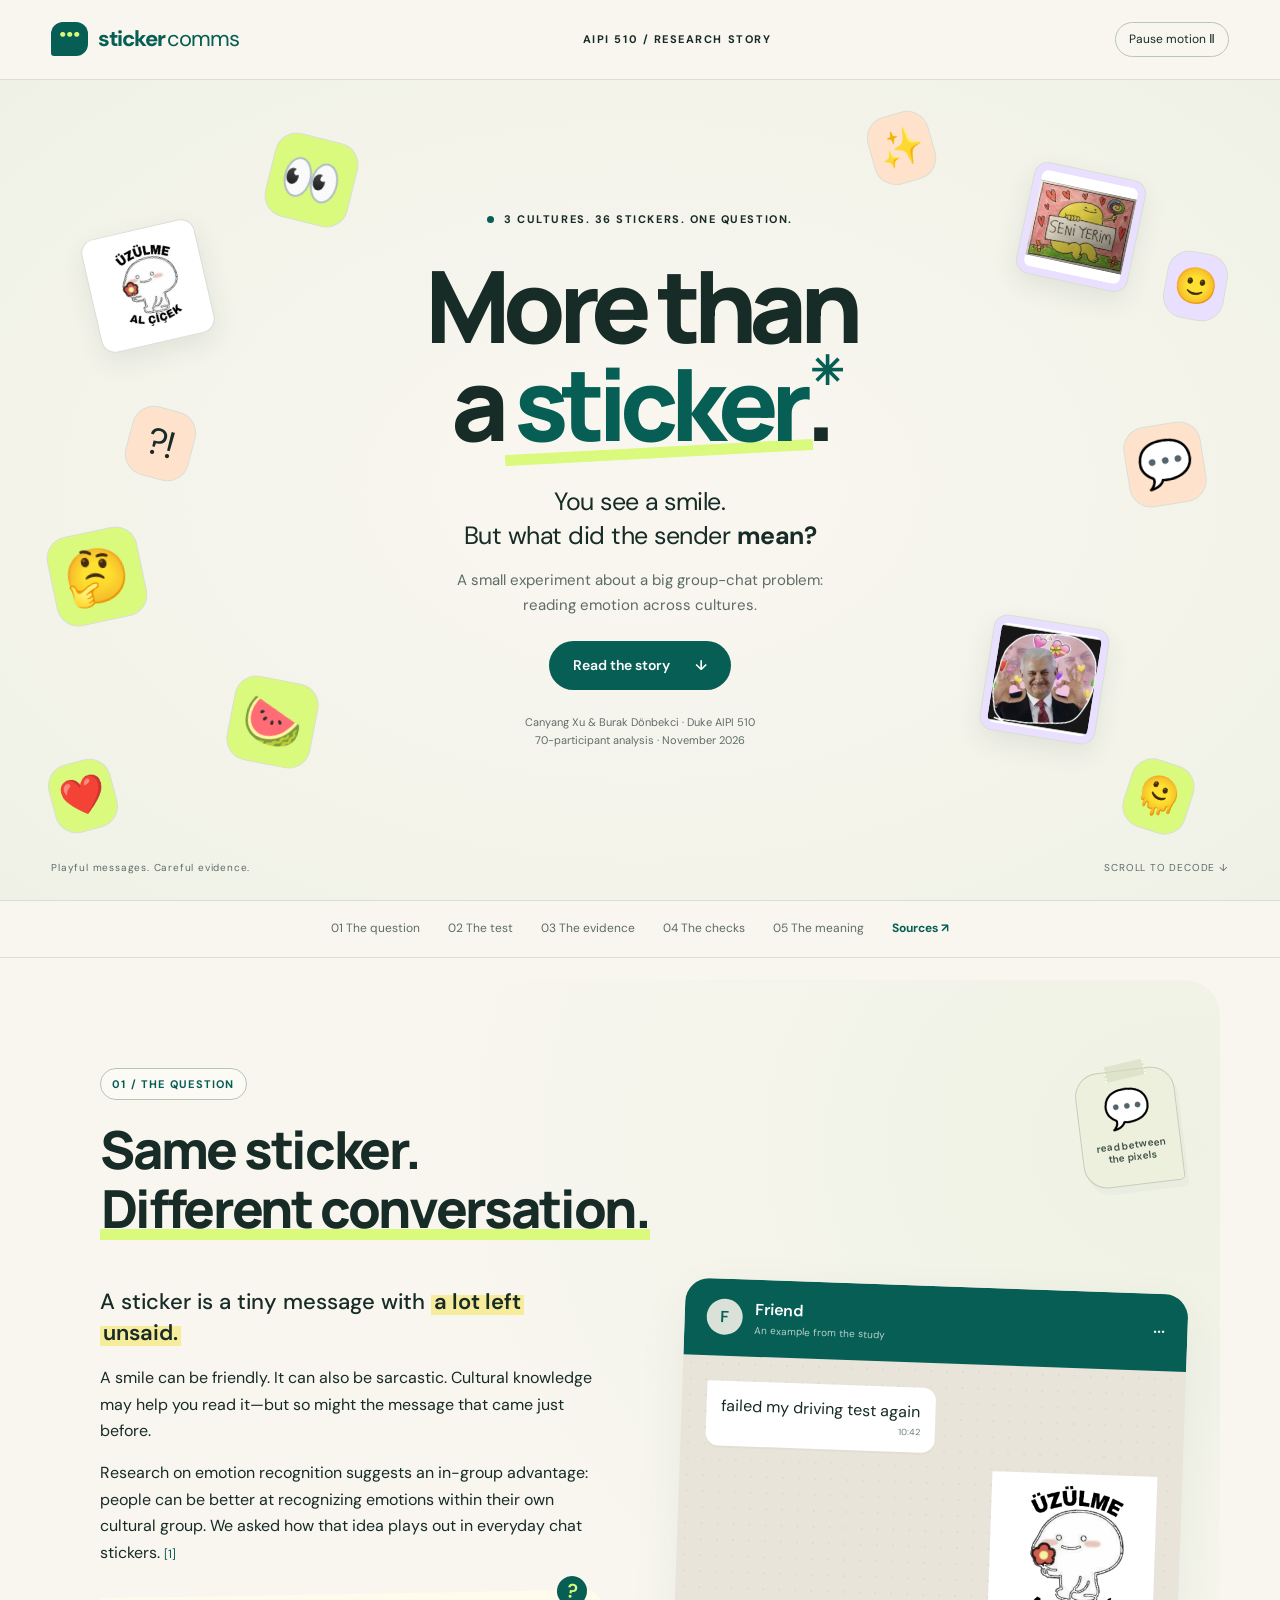
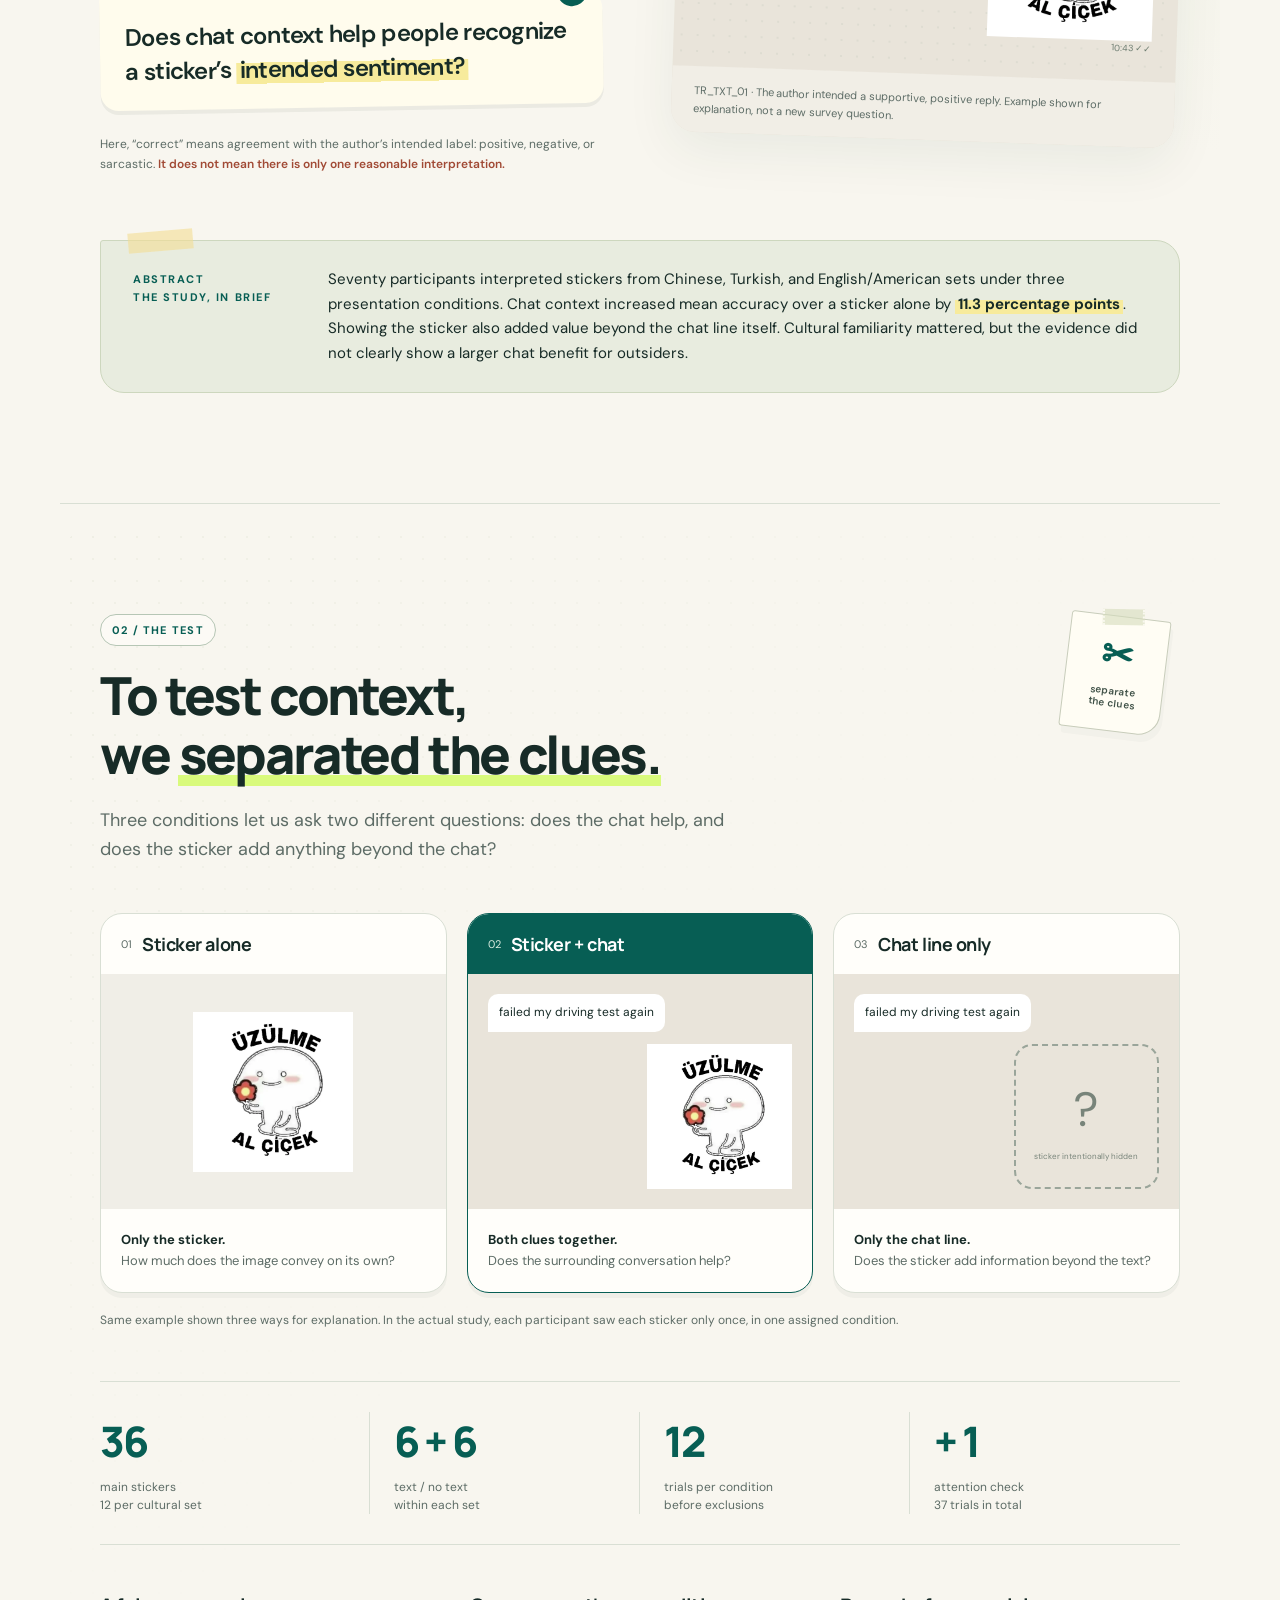
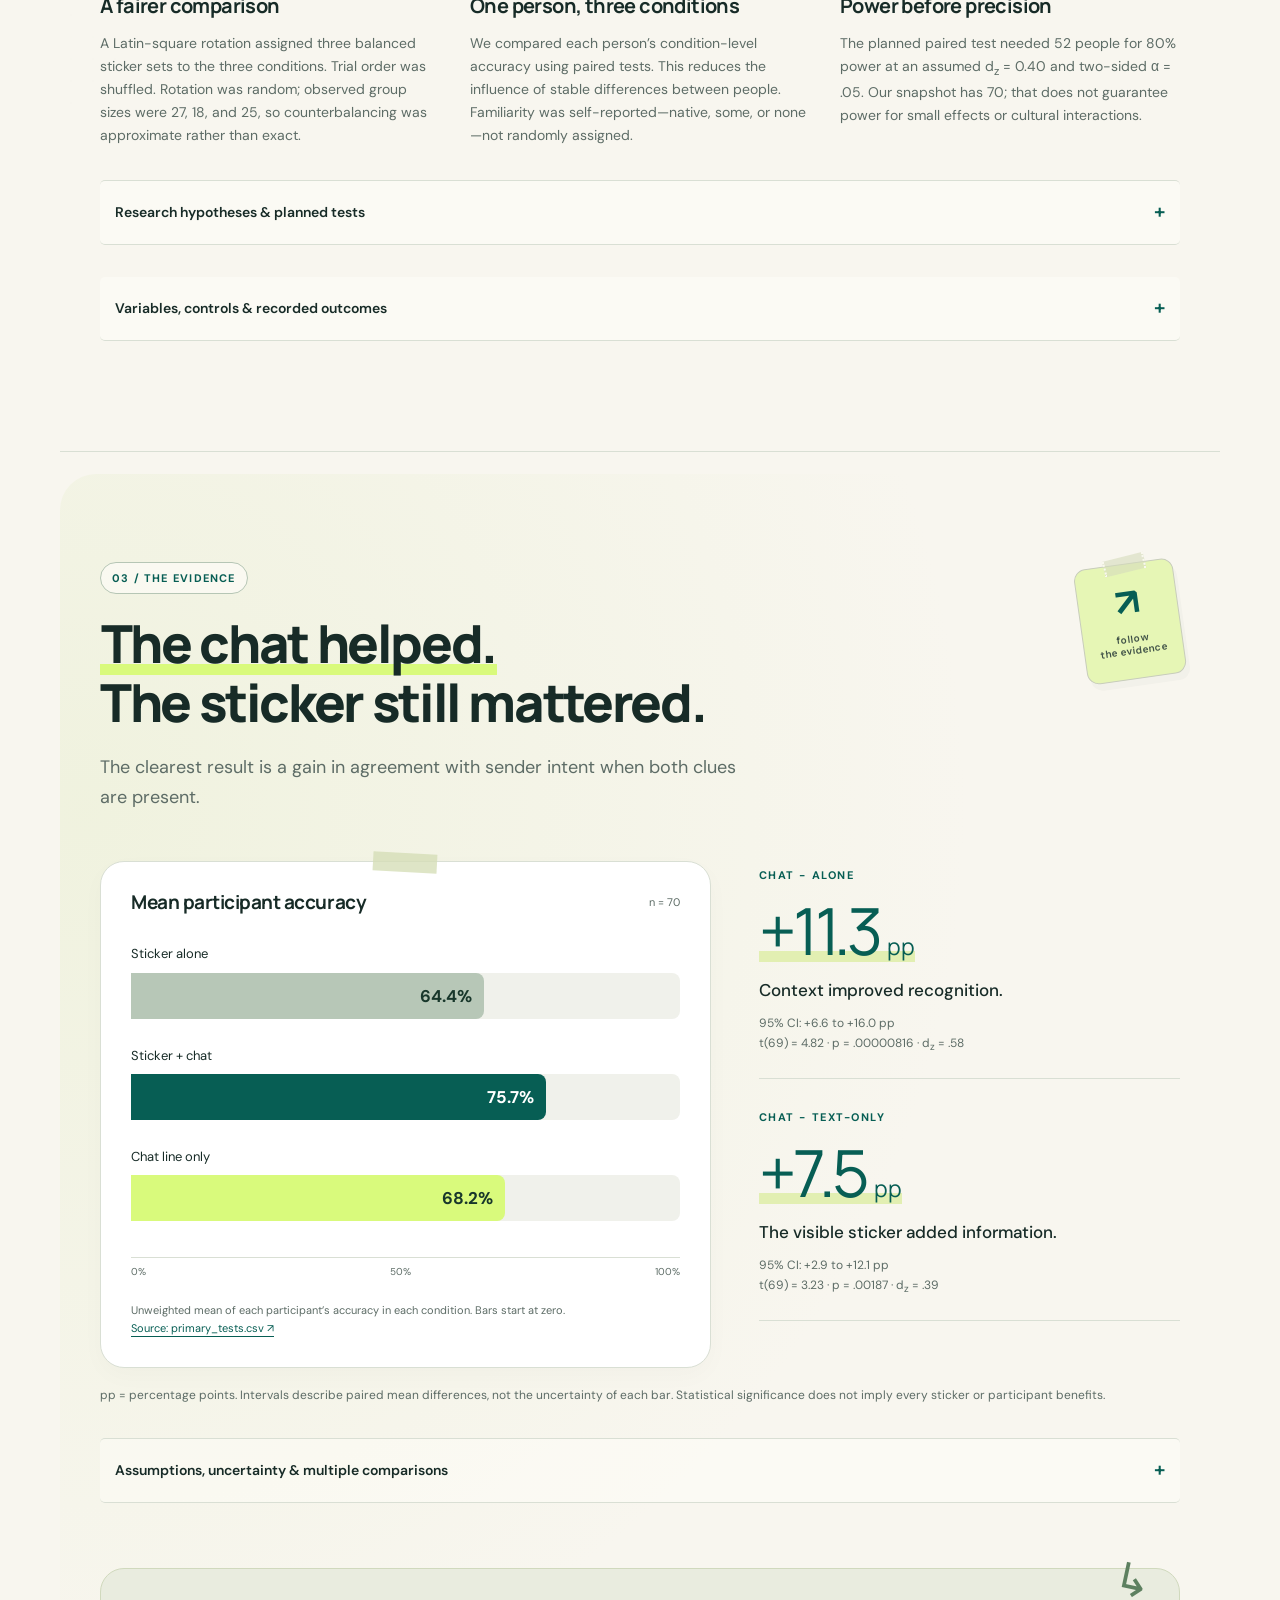
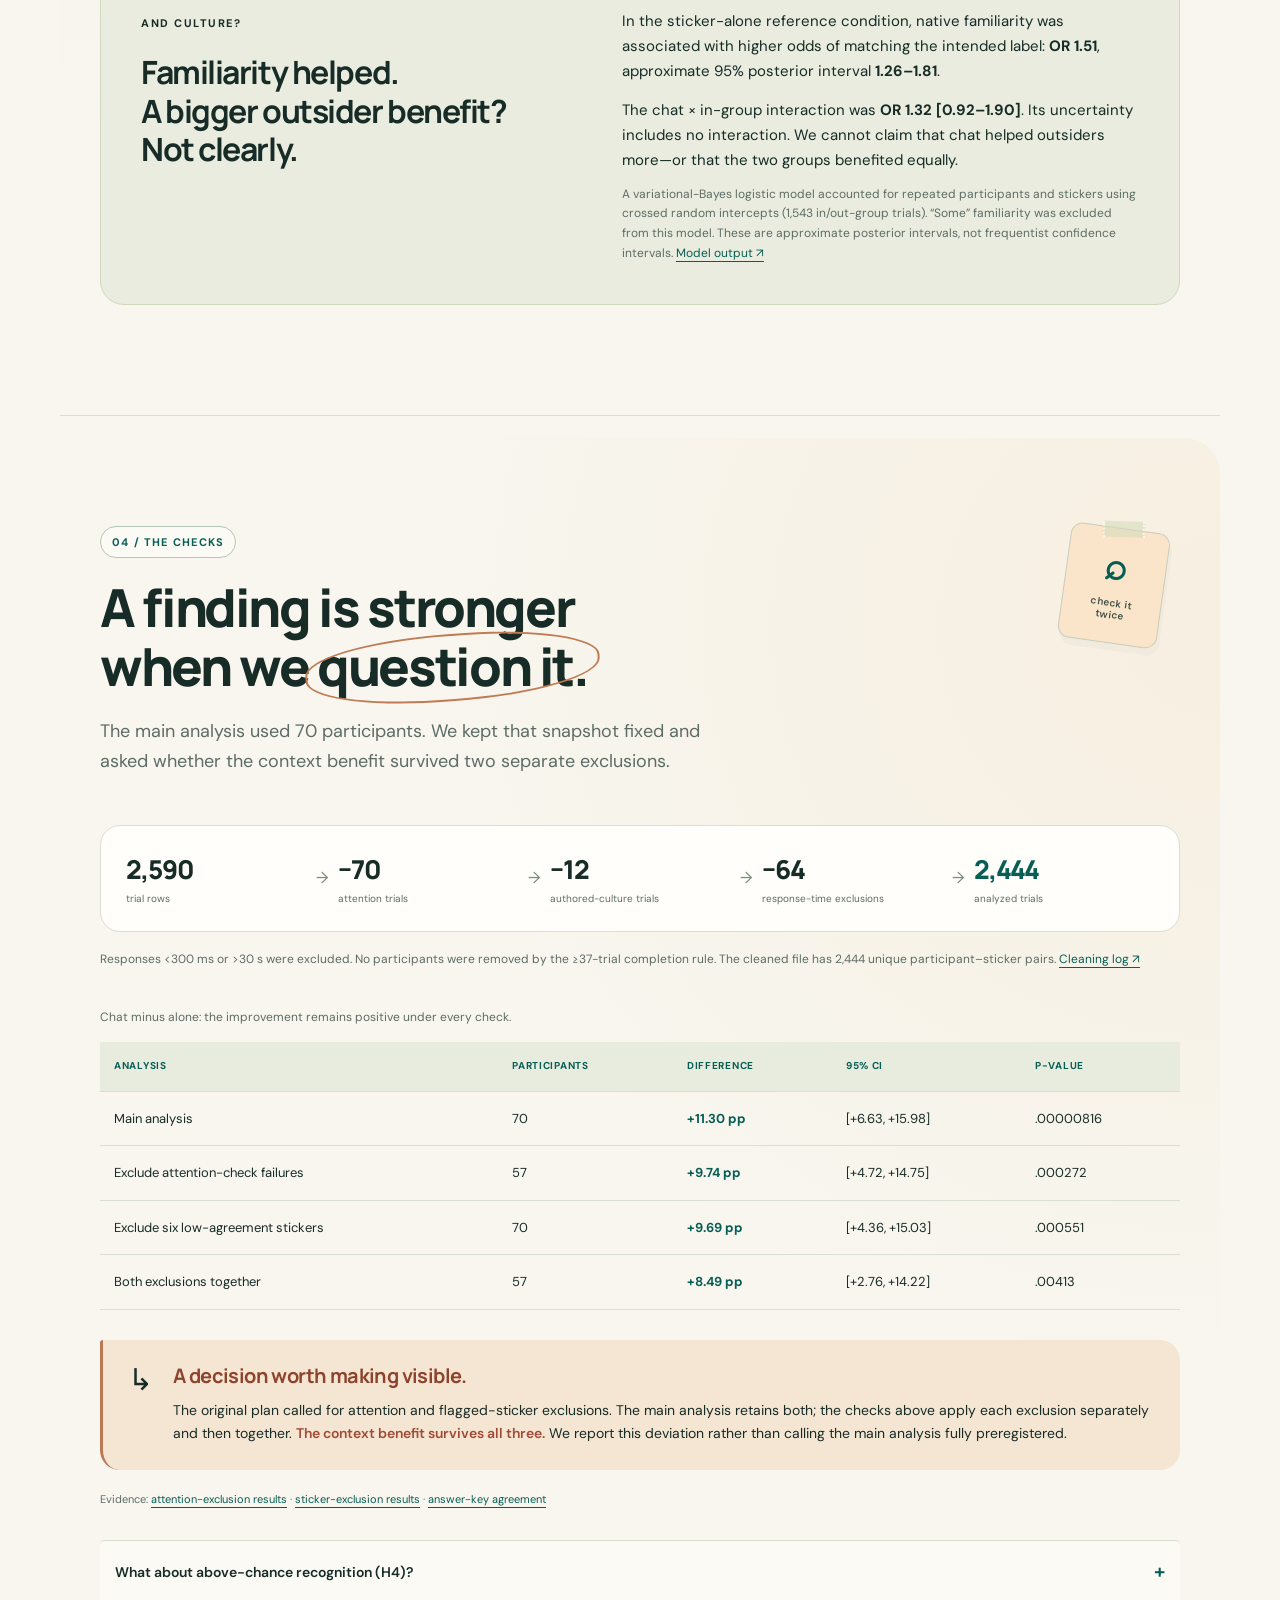
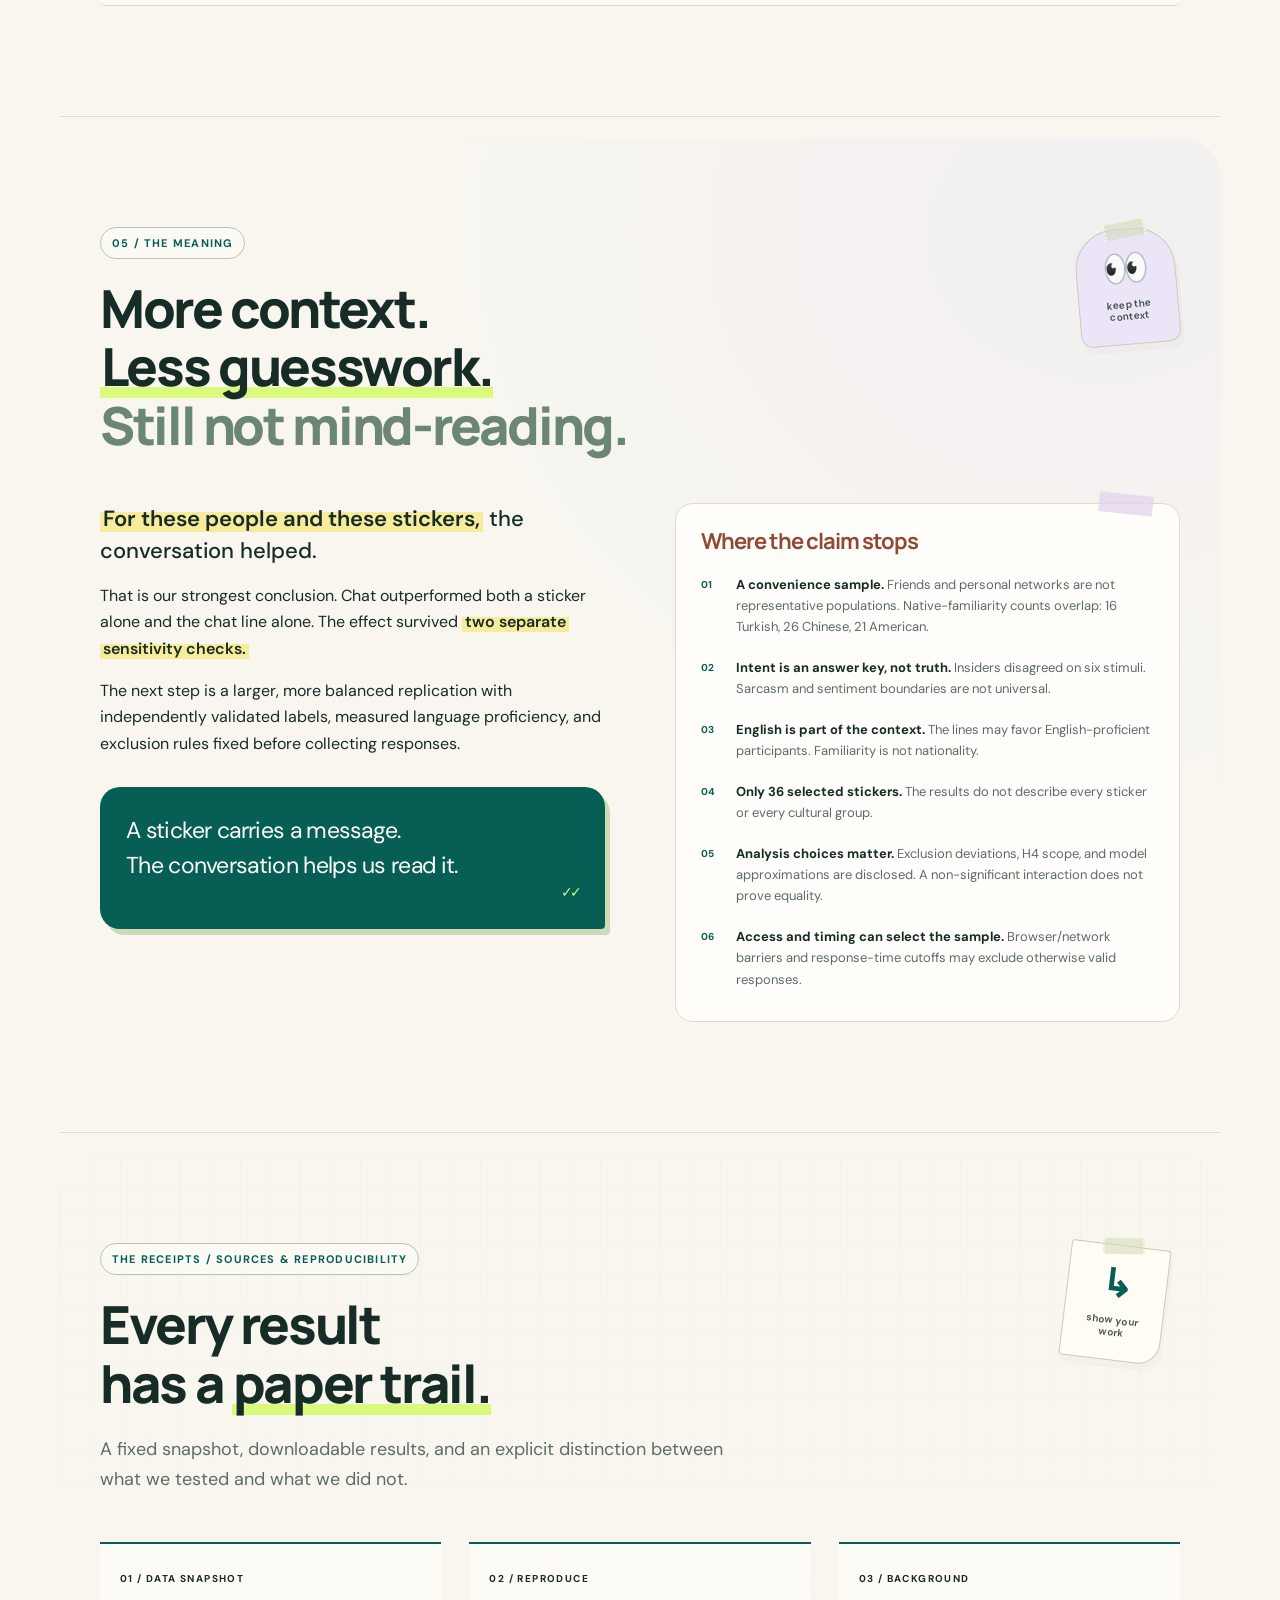
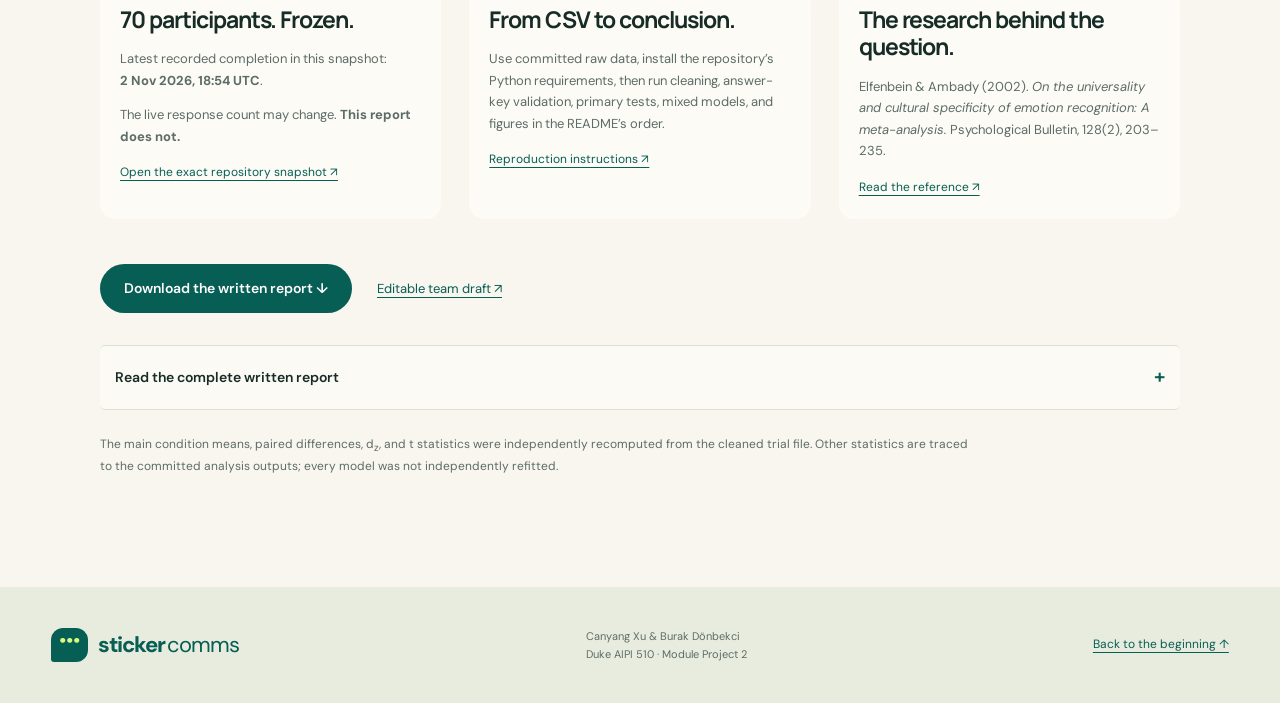
==== commit e23d7757: "Report: byline, combined-exclusion check, H4 in the original TR/CN scope, trim audit wording - Adds " ====
--- a/report/index.html
+++ b/report/index.html
@@ -83,7 +83,7 @@
   <p class="hero-sub">You see a smile.<br>But what did the sender <em>mean?</em></p>
   <p class="hero-description">A small experiment about a big group-chat problem:<br class="desktop"> reading emotion across cultures.</p>
   <a href="#story" class="pill">Read the story <span aria-hidden="true">↓</span></a>
-  <p class="byline">Canyang Xu & Burak · Duke AIPI 510<br>70-participant analysis · November 2026</p></div>
+  <p class="byline">Canyang Xu & Burak Dönbekci · Duke AIPI 510<br>70-participant analysis · November 2026</p></div>
   <div class="hero-bottom"><span>Playful messages. Careful evidence.</span><span>SCROLL TO DECODE ↓</span></div>
 </section>
 <nav class="chapter-nav" aria-label="Report chapters"><a href="#story">01 The question</a><a href="#experiment">02 The test</a><a href="#results">03 The evidence</a><a href="#robustness">04 The checks</a><a href="#meaning">05 The meaning</a><a href="#sources">Sources ↗</a></nav>
@@ -103,7 +103,7 @@
  <p class="caption">Same example shown three ways for explanation. In the actual study, each participant saw each sticker only once, in one assigned condition.</p>
  <div class="design-strip"><div><strong>36</strong><span>main stickers<br>12 per cultural set</span></div><div><strong>6 + 6</strong><span>text / no text<br>within each set</span></div><div><strong>12</strong><span>trials per condition<br>before exclusions</span></div><div><strong>+ 1</strong><span>attention check<br>37 trials in total</span></div></div>
  <div class="methods-columns"><div><h3>A fairer comparison</h3><p>A Latin-square rotation assigned three balanced sticker sets to the three conditions. Trial order was shuffled. Rotation was random; observed group sizes were 27, 18, and 25, so counterbalancing was approximate rather than exact.</p></div><div><h3>One person, three conditions</h3><p>We compared each person’s condition-level accuracy using paired tests. This reduces the influence of stable differences between people. Familiarity was self-reported—native, some, or none—not randomly assigned.</p></div><div><h3>Power before precision</h3><p>The planned paired test needed 52 people for 80% power at an assumed d<sub>z</sub> = 0.40 and two-sided α = .05. Our snapshot has 70; that does not guarantee power for small effects or cultural interactions.</p></div></div>
- <details class="method-detail"><summary>Research hypotheses & planned tests <span>+</span></summary><div class="detail-body"><table><caption>Null hypotheses assume equality/no effect. Directional alternatives are below.</caption><thead><tr><th>Question</th><th>Alternative hypothesis</th><th>Analysis</th></tr></thead><tbody><tr><td>H1 · Context</td><td>Chat &gt; alone</td><td>Paired t-test; Wilcoxon check</td></tr><tr><td>H2 · Familiarity</td><td>In-group &gt; out-group</td><td>Crossed-effects logistic model</td></tr><tr><td>H3 · Interaction</td><td>Chat helps out-group more</td><td>Context × familiarity interaction</td></tr><tr><td>H4 · Beyond chance</td><td>Out-group, non-text TR/CN accuracy &gt; 1/3</td><td>Original scope; implemented broader analysis disclosed below</td></tr><tr><td>H5 · Added value</td><td>Chat &gt; text-only</td><td>Paired t-test; Wilcoxon check</td></tr></tbody></table><p>The primary paired tests were two-sided despite directional hypotheses. Confidence (1–5), response time, and optional free text were also collected. They do not establish additional inferential findings on this page.</p><a href="[data-uri]" download="power_analytic.csv">Download power calculations ↓</a></div></details>
+ <details class="method-detail"><summary>Research hypotheses & planned tests <span>+</span></summary><div class="detail-body"><table><caption>Null hypotheses assume equality/no effect. Directional alternatives are below.</caption><thead><tr><th>Question</th><th>Alternative hypothesis</th><th>Analysis</th></tr></thead><tbody><tr><td>H1 · Context</td><td>Chat &gt; alone</td><td>Paired t-test; Wilcoxon check</td></tr><tr><td>H2 · Familiarity</td><td>In-group &gt; out-group</td><td>Crossed-effects logistic model</td></tr><tr><td>H3 · Interaction</td><td>Chat helps out-group more</td><td>Context × familiarity interaction</td></tr><tr><td>H4 · Beyond chance</td><td>Out-group, non-text TR/CN accuracy &gt; 1/3</td><td>Exact binomial test vs. 1/3; also run on all three cultures</td></tr><tr><td>H5 · Added value</td><td>Chat &gt; text-only</td><td>Paired t-test; Wilcoxon check</td></tr></tbody></table><p>The primary paired tests were two-sided despite directional hypotheses. Confidence (1–5), response time, and optional free text were also collected. They do not establish additional inferential findings on this page.</p><a href="[data-uri]" download="power_analytic.csv">Download power calculations ↓</a></div></details>
  <details class="method-detail"><summary>Variables, controls & recorded outcomes <span>+</span></summary><div class="detail-body"><table><caption>What was manipulated, measured, and held as a comparison.</caption><thead><tr><th>Role</th><th>Variable</th><th>Definition</th></tr></thead><tbody><tr><td>Randomized independent variable</td><td>Presentation context</td><td>Alone, chat, or text_only, assigned by rotation</td></tr><tr><td>Primary dependent variable</td><td>Accuracy</td><td>Response matches the author's intended sentiment</td></tr><tr><td>Measured predictor</td><td>Cultural familiarity</td><td>Native = in-group; none = out-group; some kept separate</td></tr><tr><td>Stimulus factors</td><td>Culture and text presence</td><td>TR / CN / EN; with or without text</td></tr><tr><td>Secondary outcomes</td><td>Confidence and response time</td><td>Confidence 1–5; response time in milliseconds</td></tr><tr><td>Control comparisons</td><td>Alone and text-only</td><td>Isolate the contribution of chat context and of the visible sticker</td></tr></tbody></table><p>Optional free text was collected after the main task. It is not treated here as a new confirmatory result.</p></div></details>
 </section>
 <section class="chapter results" id="results">
@@ -118,10 +118,10 @@
  <div class="chapter-heading"><div class="chapter-charm peach-charm" aria-hidden="true"><span>⌕</span><small>check it<br>twice</small></div><span class="chapter-number">04 / THE CHECKS</span><h2>A finding is stronger<br>when we <span class="ink-circle">question it.</span></h2><p class="section-intro">The main analysis used 70 participants. We kept that snapshot fixed and asked whether the context benefit survived two separate exclusions.</p></div>
  <div class="pipeline" aria-label="Data cleaning flow"><div><strong>2,590</strong><span>trial rows</span></div><b aria-hidden="true">→</b><div><strong>−70</strong><span>attention trials</span></div><b aria-hidden="true">→</b><div><strong>−12</strong><span>authored-culture trials</span></div><b aria-hidden="true">→</b><div><strong>−64</strong><span>response-time exclusions</span></div><b aria-hidden="true">→</b><div class="pipeline-end"><strong>2,444</strong><span>analyzed trials</span></div></div>
  <p class="caption">Responses &lt;300 ms or &gt;30 s were excluded. No participants were removed by the ≥37-trial completion rule. The cleaned file has 2,444 unique participant–sticker pairs. <a href="[data-uri]" download="cleaning_log.csv">Cleaning log ↗</a></p>
- <div class="table-wrap"><table class="sensitivity"><caption>Chat minus alone: the improvement remains positive under either check.</caption><thead><tr><th>Analysis</th><th>Participants</th><th>Difference</th><th>95% CI</th><th>p-value</th></tr></thead><tbody><tr><td>Main analysis</td><td>70</td><td>+11.30 pp</td><td>[+6.63, +15.98]</td><td>.00000816</td></tr><tr><td>Exclude attention-check failures</td><td>57</td><td>+9.74 pp</td><td>[+4.72, +14.75]</td><td>.000272</td></tr><tr><td>Exclude six low-agreement stickers</td><td>70</td><td>+9.69 pp</td><td>[+4.36, +15.03]</td><td>.000551</td></tr></tbody></table></div>
- <aside class="honesty-note"><span aria-hidden="true">↳</span><div><h3>A decision worth making visible.</h3><p>The original plan called for attention and flagged-sticker exclusions. The main analysis retains both; the checks above apply each exclusion separately. <strong class="caution-ink">They do not test both together.</strong> We report this deviation rather than calling the main analysis fully preregistered.</p></div></aside>
+ <div class="table-wrap"><table class="sensitivity"><caption>Chat minus alone: the improvement remains positive under every check.</caption><thead><tr><th>Analysis</th><th>Participants</th><th>Difference</th><th>95% CI</th><th>p-value</th></tr></thead><tbody><tr><td>Main analysis</td><td>70</td><td>+11.30 pp</td><td>[+6.63, +15.98]</td><td>.00000816</td></tr><tr><td>Exclude attention-check failures</td><td>57</td><td>+9.74 pp</td><td>[+4.72, +14.75]</td><td>.000272</td></tr><tr><td>Exclude six low-agreement stickers</td><td>70</td><td>+9.69 pp</td><td>[+4.36, +15.03]</td><td>.000551</td></tr><tr><td>Both exclusions together</td><td>57</td><td>+8.49 pp</td><td>[+2.76, +14.22]</td><td>.00413</td></tr></tbody></table></div>
+ <aside class="honesty-note"><span aria-hidden="true">↳</span><div><h3>A decision worth making visible.</h3><p>The original plan called for attention and flagged-sticker exclusions. The main analysis retains both; the checks above apply each exclusion separately and then together. <strong class="caution-ink">The context benefit survives all three.</strong> We report this deviation rather than calling the main analysis fully preregistered.</p></div></aside>
  <p class="source-line">Evidence: <a href="[data-uri]" download="primary_tests_prereg.csv">attention-exclusion results</a> · <a href="[data-uri]" download="primary_tests_noflag.csv">sticker-exclusion results</a> · <a href="[data-uri]" download="answer_key_validation.csv">answer-key agreement</a></p>
- <details class="method-detail"><summary>What about above-chance recognition (H4)? <span>+</span></summary><div class="detail-body"><p>The original H4 concerned Turkish and Chinese non-text stickers. The implemented script also includes the English/American set, so we label its result as a <strong>broader exploratory analysis</strong>, not a completed test of the narrower original hypothesis.</p><p>On 276 out-group, non-text, visible-sticker trials, accuracy was 67.0% versus chance 33.3%; the one-sided exact binomial p = 3.38 × 10⁻³⁰ and one-sided 95% interval is [62.1%, 100%], Cohen’s h = .687. A participant-level check gives 65.9% for 55 participants, t(54) = 11.45, one-sided p = 2.27 × 10⁻¹⁶.</p><p>The pooled binomial test ignores clustering; the participant-level check still shares stickers across people. These limits prevent treating the tiny p-value as definitive evidence of universal cross-cultural decoding.</p></div></details>
+ <details class="method-detail"><summary>What about above-chance recognition (H4)? <span>+</span></summary><div class="detail-body"><p>The original H4 concerned Turkish and Chinese non-text stickers. Restricted to that scope: <strong>173 of 260 trials correct, 66.5%</strong>, one-sided exact binomial p = 9.0 × 10⁻²⁸, Cohen’s h = .68; participant-level mean 66.4% (n = 55), t(54) = 11.42. Including the English/American set as well gives the same picture:</p><p>On 276 out-group, non-text, visible-sticker trials, accuracy was 67.0% versus chance 33.3%; the one-sided exact binomial p = 3.38 × 10⁻³⁰ and one-sided 95% interval is [62.1%, 100%], Cohen’s h = .687. A participant-level check gives 65.9% for 55 participants, t(54) = 11.45, one-sided p = 2.27 × 10⁻¹⁶.</p><p>The pooled binomial test ignores clustering; the participant-level check still shares stickers across people. These limits prevent treating the tiny p-value as definitive evidence of universal cross-cultural decoding.</p></div></details>
 </section>
 <section class="chapter meaning" id="meaning">
  <div class="chapter-heading"><div class="chapter-charm lavender-charm" aria-hidden="true"><span>👀</span><small>keep the<br>context</small></div><span class="chapter-number">05 / THE MEANING</span><h2>More context.<br><span class="ink-underline">Less guesswork.</span><br><em>Still not mind-reading.</em></h2></div>
@@ -131,10 +131,10 @@
  <div class="source-grid"><article><span class="label">01 / DATA SNAPSHOT</span><h3>70 participants. Frozen.</h3><p>Latest recorded completion in this snapshot:<br><strong>2 Nov 2026, 18:54 UTC</strong>.</p><p>The live response count may change. <strong>This report does not.</strong></p><a href="https://github.com/burakdon/sticker-comms/tree/cd376772cbaebc1be645570bb7c4dbbad0e31b3e" target="_blank" rel="noopener">Open the exact repository snapshot ↗</a></article><article><span class="label">02 / REPRODUCE</span><h3>From CSV to conclusion.</h3><p>Use committed raw data, install the repository’s Python requirements, then run cleaning, answer-key validation, primary tests, mixed models, and figures in the README’s order.</p><a href="https://github.com/burakdon/sticker-comms/blob/cd376772cbaebc1be645570bb7c4dbbad0e31b3e/README.md" target="_blank" rel="noopener">Reproduction instructions ↗</a></article><article id="ref-1"><span class="label">03 / BACKGROUND</span><h3>The research behind the question.</h3><p>Elfenbein & Ambady (2002). <em>On the universality and cultural specificity of emotion recognition: A meta-analysis.</em> Psychological Bulletin, 128(2), 203–235.</p><a href="https://doi.org/10.1037/0033-2909.128.2.203" target="_blank" rel="noopener">Read the reference ↗</a></article></div>
  <div class="report-actions"><a class="pill" href="[data-uri]" download="report.pdf">Download the written report ↓</a><a href="https://docs.google.com/document/d/1NejcSmdQ2Yt4KDn24xANUvyI5ZyAepCM9yr1yDqcmFA/edit" target="_blank" rel="noopener">Editable team draft ↗</a></div>
  <details class="method-detail full-report"><summary>Read the complete written report <span>+</span></summary><div class="detail-body" id="full-report"></div></details>
- <p class="fine audit-note">The main condition means, paired differences, d<sub>z</sub>, and t statistics were independently recomputed from the cleaned trial file. Other statistics are traced to the committed analysis outputs; every model was not independently refitted. This is a report for team review, not a new data-collection page. Decorative animation is not evidence that the study used animated stimuli.</p>
+ <p class="fine audit-note">The main condition means, paired differences, d<sub>z</sub>, and t statistics were independently recomputed from the cleaned trial file. Other statistics are traced to the committed analysis outputs; every model was not independently refitted. </p>
 </section>
 </main>
-<footer><a class="brand" href="#top"><span class="brand-icon" aria-hidden="true">···</span>sticker<span>comms</span></a><p>Canyang Xu & Burak<br>Duke AIPI 510 · Module Project 2</p><a href="#top">Back to the beginning ↑</a></footer>
+<footer><a class="brand" href="#top"><span class="brand-icon" aria-hidden="true">···</span>sticker<span>comms</span></a><p>Canyang Xu & Burak Dönbekci<br>Duke AIPI 510 · Module Project 2</p><a href="#top">Back to the beginning ↑</a></footer>
 <noscript><p class="no-script">JavaScript is disabled. The research story and evidence links remain readable; decorative animation and the expanded report require JavaScript. The PDF includes the full report.</p></noscript>
 <script>const reducedMotion = window.matchMedia('(prefers-reduced-motion: reduce)');
 const motionButton = document.getElementById('motion');
@@ -190,7 +190,7 @@
   ],
   [
     "NORMAL",
-    "Duke AIPI 510 · Module Project 2\nCanyang Xu and Burak · Written report for team review\nAnalysis snapshot: 70 participants · 2 November 2026"
+    "Duke AIPI 510 · Module Project 2\nCanyang Xu and Burak Dönbekci\nAnalysis snapshot: 70 participants · 2 November 2026"
   ],
   [
     "HEADING_1",
@@ -242,7 +242,7 @@
   ],
   [
     "NORMAL",
-    "Departures from the original project plan are explicit. The main analysis retains 13 attention-check failures; the attention-exclusion sensitivity analysis contains 57 participants. Six stimuli with less than 50% insider agreement and at least five insider ratings are also retained in the main analysis and removed in a separate sensitivity analysis. Thus the main results should not be described as following all originally planned exclusions. These two sensitivity analyses are separate; neither establishes the result after applying both exclusions together. The project brief documents the intended plan but is not evidence of an externally timestamped preregistration."
+    "Departures from the original project plan are explicit. The main analysis retains 13 attention-check failures; the attention-exclusion sensitivity analysis contains 57 participants. Six stimuli with less than 50% insider agreement and at least five insider ratings are also retained in the main analysis and removed in a separate sensitivity analysis. Thus the main results should not be described as following all originally planned exclusions. Applying both exclusions together (n=57, flagged stimuli removed) gives a chat–alone improvement of 8.49 points, 95% CI [2.76, 14.22], p=.00413, d_z=.393. The analysis plan was written in the project brief before data collection."
   ],
   [
     "HEADING_1",
@@ -262,7 +262,7 @@
   ],
   [
     "NORMAL",
-    "Above-chance decoding. The implemented H4 subset includes all three cultures’ out-group, non-text, visible-sticker trials, whereas the original plan specifies Turkish and Chinese stimuli. Consequently, the saved H4 result is a broader exploratory analysis: 67.0% accuracy over 276 trials, one-sided exact binomial p=3.38×10⁻³⁰, 95% one-sided interval [62.1%, 100%], Cohen’s h=.687. A participant-aggregated check gives 65.9% across 55 participants, t(54)=11.45, one-sided p=2.27×10⁻¹⁶. The pooled binomial test ignores repeated observations; the aggregate check still shares stimuli across participants. Neither is presented as a definitive test of the narrower original H4."
+    "Above-chance decoding. In the pre-specified scope (out-group readers, non-text Turkish and Chinese stimuli, sticker visible), accuracy was 66.5% over 260 trials, one-sided exact binomial p=9.0×10⁻²⁸, Cohen’s h=.68; the participant-level mean was 66.4% (n=55, t(54)=11.42). Extending to all three cultures gives 67.0% accuracy over 276 trials, one-sided exact binomial p=3.38×10⁻³⁰, 95% one-sided interval [62.1%, 100%], Cohen’s h=.687. A participant-aggregated check gives 65.9% across 55 participants, t(54)=11.45, one-sided p=2.27×10⁻¹⁶. The pooled binomial test ignores repeated observations; the aggregate check still shares stimuli across participants."
   ],
   [
     "NORMAL",
@@ -282,7 +282,7 @@
   ],
   [
     "NORMAL",
-    "We conclude that contextual information helped this sample interpret these stickers, with an additional contribution from the visible sticker itself. A larger replication should independently validate sender-intent labels before launch, recruit more balanced familiarity groups, measure language proficiency, and fix exclusion rules in advance. The narrower Turkish/Chinese H4 and a combined-exclusion sensitivity analysis remain useful follow-ups; they are not reported as completed here. Confidence and optional free text were collected, but are not used to make additional inferential claims in this report."
+    "We conclude that contextual information helped this sample interpret these stickers, with an additional contribution from the visible sticker itself. A larger replication should independently validate sender-intent labels before launch, recruit more balanced familiarity groups, measure language proficiency, and fix exclusion rules in advance. Confidence and optional free text were collected, but are not used to make additional inferential claims in this report."
   ],
   [
     "HEADING_1",
@@ -290,11 +290,11 @@
   ],
   [
     "NORMAL",
-    "Analysis source: burakdon/sticker-comms, dev-burak commit cd376772cbaebc1be645570bb7c4dbbad0e31b3e. This report refers to that frozen code/data snapshot. It does not imply that the same files already exist on main or dev. Raw data are in data/raw; cleaned data in data/processed; statistical outputs in outputs/tables; figures in outputs/figures. The README documents the environment and pipeline. Personal export tokens are not required to reproduce the committed snapshot and should not be published."
-  ],
-  [
-    "NORMAL",
-    "Offline reproduction: create a Python virtual environment and install requirements.txt; run src/analysis/power_analysis.py, src/cleaning/clean_trials.py, src/analysis/validate_answer_key.py, src/analysis/primary_tests.py, src/analysis/mixed_model.py, and src/viz/figures.py. The README also provides the attention-exclusion (_prereg) and flagged-sticker-exclusion (_noflag) commands. The _prereg filename is a repository label, not proof of external preregistration. This report’s audit recomputed the main descriptive and paired statistics; it did not independently refit every model."
+    "Analysis source: burakdon/sticker-comms, dev-burak commit cd376772cbaebc1be645570bb7c4dbbad0e31b3e. This report refers to that frozen code/data snapshot. Raw data are in data/raw; cleaned data in data/processed; statistical outputs in outputs/tables; figures in outputs/figures. The README documents the environment and pipeline. Personal export tokens are not required to reproduce the committed snapshot and should not be published."
+  ],
+  [
+    "NORMAL",
+    "Offline reproduction: create a Python virtual environment and install requirements.txt; run src/analysis/power_analysis.py, src/cleaning/clean_trials.py, src/analysis/validate_answer_key.py, src/analysis/primary_tests.py, src/analysis/mixed_model.py, and src/viz/figures.py. The README also provides the attention-exclusion (_prereg) and flagged-sticker-exclusion (_noflag) commands. This report’s audit recomputed the main descriptive and paired statistics; it did not independently refit every model."
   ],
   [
     "NORMAL",
